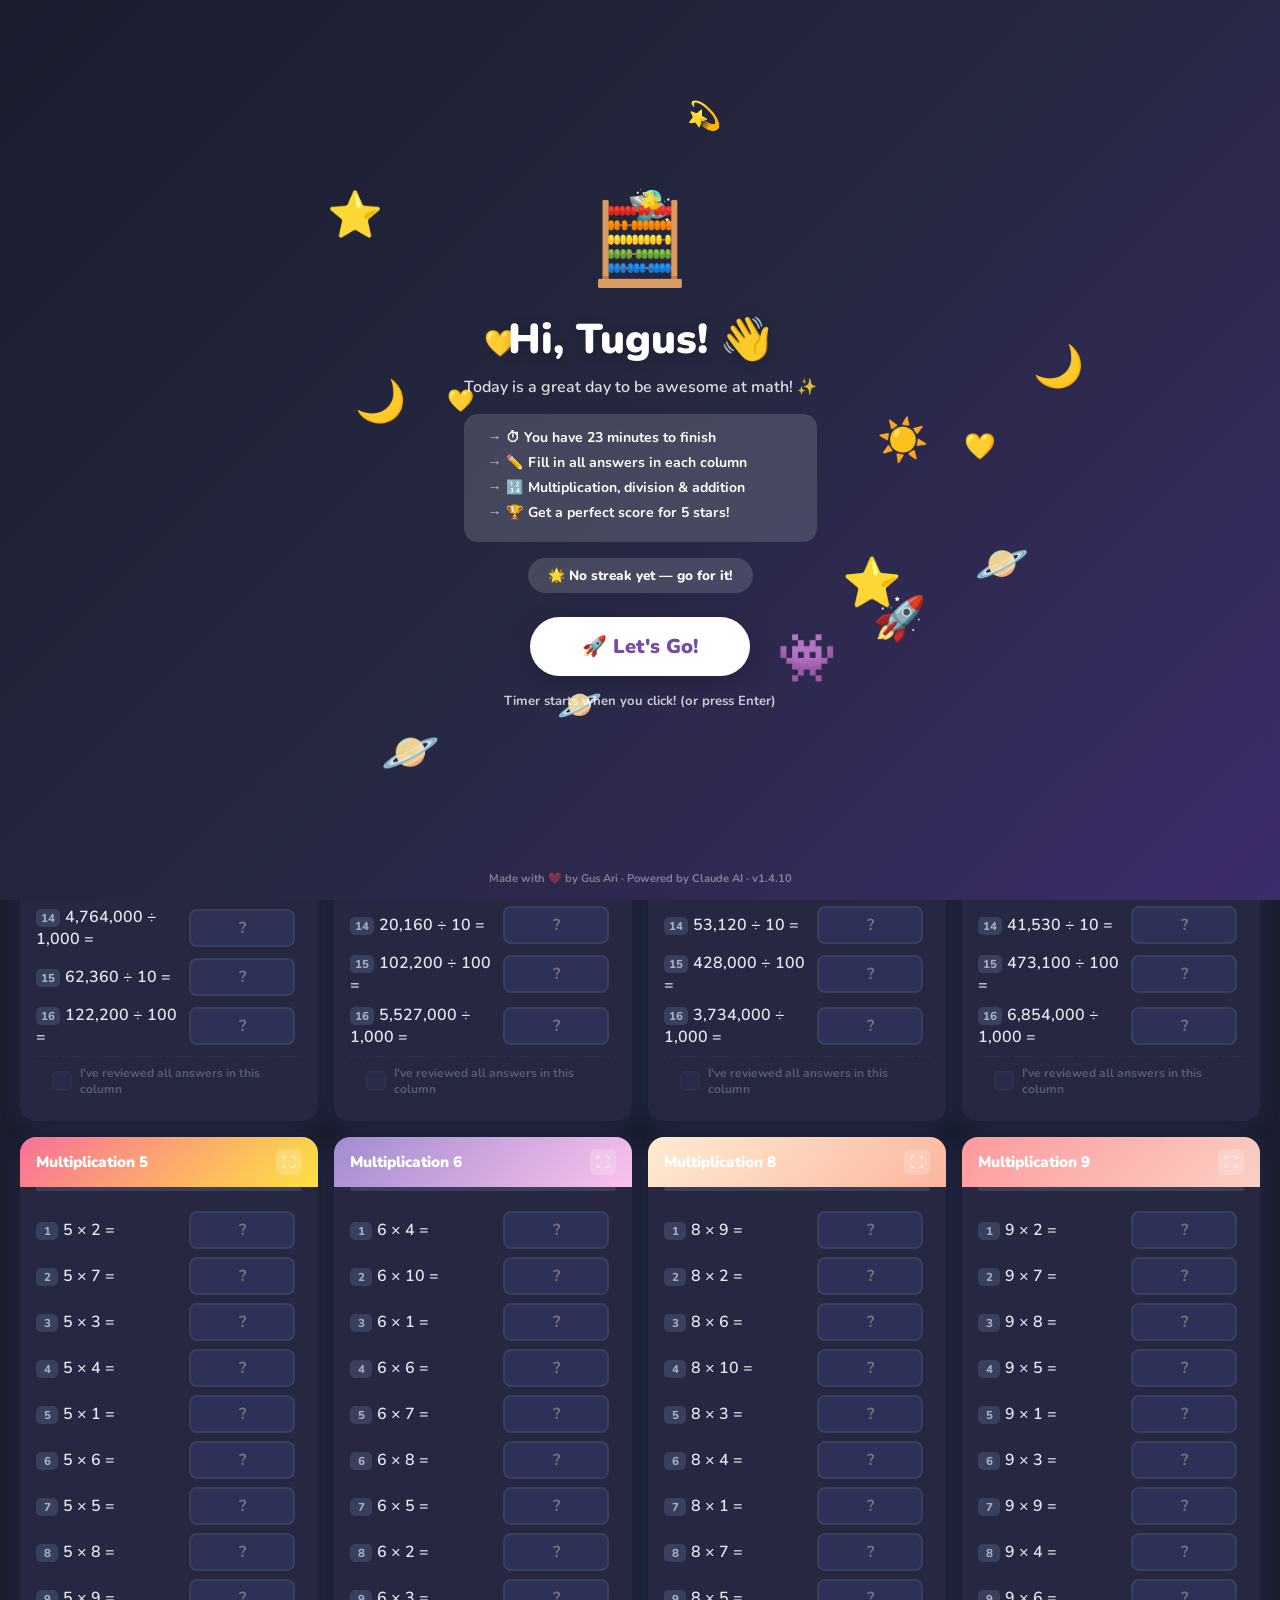
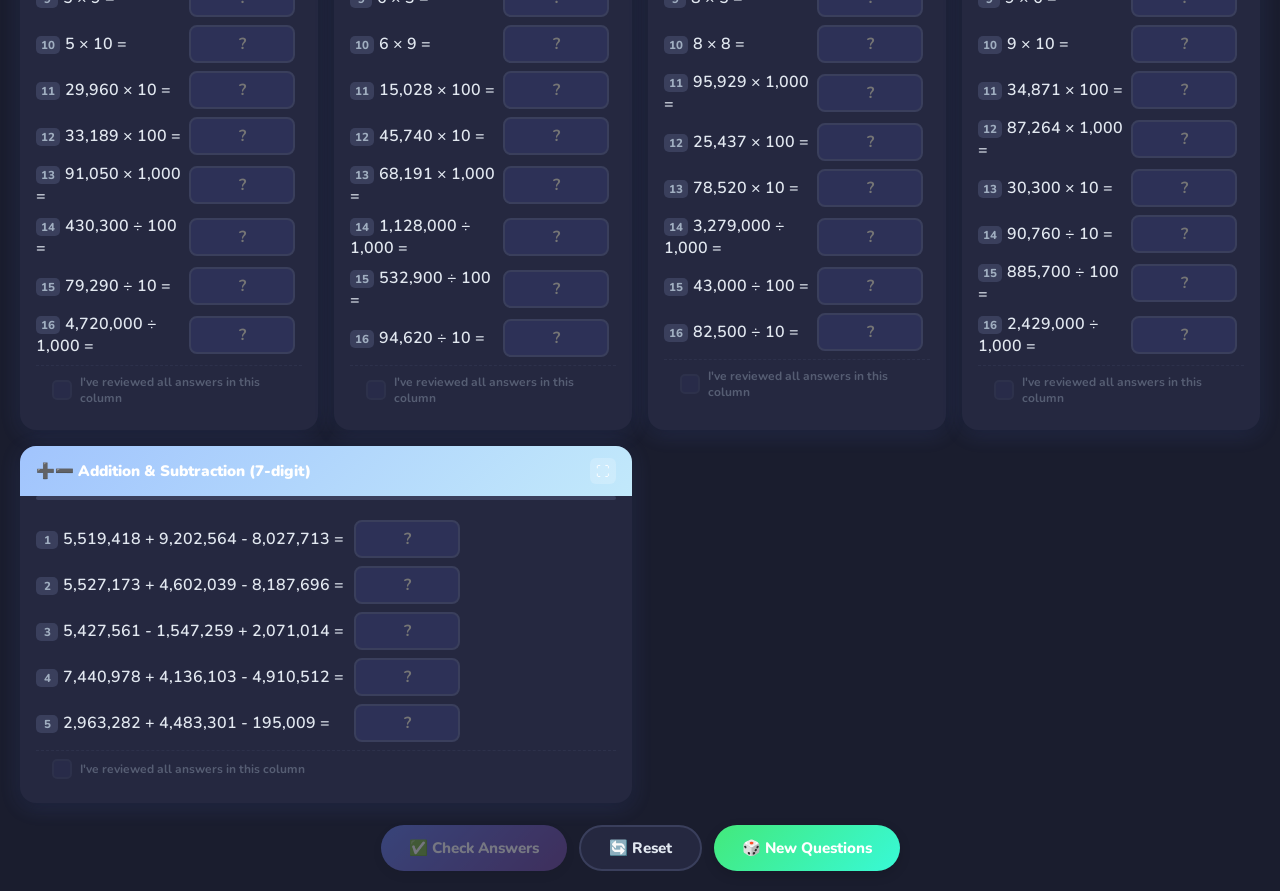
==== index.html @ 5ee0a845 "feat: implement automatic app update detection and UI notification toast" ====
<!DOCTYPE html>
<html lang="en" data-theme="dark">
<head>
<meta charset="UTF-8">
<meta name="viewport" content="width=device-width, initial-scale=1.0, viewport-fit=cover">
<title>Tugus's Math Practice</title>
<link rel="icon" href="data:image/svg+xml,<svg xmlns='http://www.w3.org/2000/svg' viewBox='0 0 100 100'><circle cx='50' cy='50' r='50' fill='%238b5cf6'/><text x='50' y='70' text-anchor='middle' font-size='65' font-family='sans-serif' fill='white'>&#xD7;</text></svg>">
<link rel="manifest" href="manifest.json">
<meta name="theme-color" content="#8b5cf6">
<link rel="apple-touch-icon" href="icons/apple-touch-icon.png">
<meta name="apple-mobile-web-app-capable" content="yes">
<meta name="apple-mobile-web-app-status-bar-style" content="black-translucent">
<meta name="apple-mobile-web-app-title" content="Math Practice">
<link href="https://fonts.googleapis.com/css2?family=Nunito:wght@400;600;700;800;900&display=swap" rel="stylesheet">
<link rel="stylesheet" href="style.css">
</head>
<body>

<canvas id="confetti"></canvas>
<div class="fpill" id="fpill"><span>⏱</span><div class="fpill-right"><span id="fpillTxt">23:00</span><div class="fpill-tp"><div class="fpill-tf" id="fpillTf" style="width:100%"></div></div></div></div>

<!-- ── Overlays ── -->
<div class="ov" id="tuOv">
  <div class="tu-box">
    <div style="font-size:3.5rem;margin-bottom:10px">⏰</div>
    <div class="tu-title">Time's Up!</div>
    <div class="tu-sub">Answers locked. Admin can still check via PIN.</div>
    <button class="tu-close" onclick="g('tuOv').classList.remove('on')">Got it!</button>
  </div>
</div>

<div class="ov" id="pinOv">
  <div class="pin-box">
    <div class="pin-title">🔒 Enter PIN</div>
    <div class="pin-sub">Enter your 4-digit PIN to continue</div>
    <input class="pin-inp" id="pinInp" type="password" maxlength="4" inputmode="numeric" placeholder="••••" autocomplete="off"/>
    <div class="pin-err" id="pinErr"></div>
    <button class="pin-btn" onclick="submitPin()">Confirm</button>
    <div><span class="pin-lnk" onclick="closePin()">Cancel</span></div>
  </div>
</div>

<div class="ov" id="wrongOv">
  <div class="wm">
    <div class="ipin-ov" id="ipinOv">
      <div class="ipin-box">
        <div class="ipin-title">🔒 Enter PIN to reveal answers</div>
        <input class="ipin-inp" id="ipinInp" type="password" maxlength="4" inputmode="numeric" placeholder="••••" autocomplete="off"/>
        <div class="ipin-err" id="ipinErr"></div>
        <div class="ipin-btns">
          <button class="ipin-no" onclick="closeIpin()">Cancel</button>
          <button class="ipin-ok" onclick="submitIpin()">Confirm</button>
        </div>
      </div>
    </div>
    <div class="wm-title">❌ <span id="wmTitle"></span></div>
    <div id="wmFail"></div>
    <div class="wm-tog" onclick="togCorrect()"><div class="tsw" id="tsw"></div><span id="tswLbl">Show correct answers</span></div>
    <div id="wmList"></div>
    <button class="wm-close" onclick="closeWrong()">Close</button>
  </div>
</div>

<div class="ov" id="cgOv">
  <div class="cg-box">
    <div class="cg-emoji">🎉🏆🎉</div>
    <div class="cg-title" id="cgTitle"></div>
    <div class="cg-sub" id="cgSub"></div>
    <div class="cg-stars" id="cgStars"></div>
    <div class="cg-score" id="cgScore"></div>
    <div class="cg-streak" id="cgStreak"></div>
    <button class="cg-close" onclick="g('cgOv').classList.remove('on')">Awesome! ✨</button>
  </div>
</div>

<div class="ov" id="cfmOv">
  <div class="cfm-box">
    <div class="cfm-title" id="cfmTitle"></div>
    <div class="cfm-msg" id="cfmMsg"></div>
    <div class="cfm-btns">
      <button class="cfm-no" onclick="closeCfm()">Cancel</button>
      <button class="cfm-ok" id="cfmOk">Yes</button>
    </div>
  </div>
</div>

<!-- ── Focus Mode ── -->
<div class="focus-backdrop" id="focusBackdrop">
  <div class="focus-wrap">
    <div class="focus-card" id="focusCard">
      <div class="focus-header" id="focusHeader">
        <span id="focusTitle"></span>
        <button class="focus-close-btn" onclick="restoreInputsToGrid(focusIdx);closeFocus()">✕ Exit Focus</button>
      </div>
      <div class="focus-cpw"><div class="focus-cpf" id="focusCpf"></div></div>
      <div class="focus-body" id="focusBody"></div>
      <div class="focus-review" id="focusReview">
        <div class="col-rev-box" id="focusRevBox"></div>
        <span class="col-rev-lbl" id="focusRevLbl">I've reviewed all answers in this column</span>
      </div>
    </div>
    <div class="focus-controls">
      <button class="focus-nav-btn" id="focusPrev" onclick="focusNav(-1)">← Prev</button>
      <div style="flex:1;text-align:center">
        <div class="focus-counter" id="focusCounter"></div>
        <div class="focus-dot-row" id="focusDots"></div>
      </div>
      <button class="focus-nav-btn" id="focusNext" onclick="focusNav(1)">Next →</button>
    </div>
    <div style="display:flex;align-items:center;justify-content:center;gap:10px;padding:8px 0 0">
      <div class="focus-fs-controls">
        <button class="focus-fs-btn" onclick="adjFocusFs(-1)">−</button>
        <span class="focus-fs-lbl" id="focusFsLbl">1.25×</span>
        <button class="focus-fs-btn" onclick="adjFocusFs(1)">+</button>
      </div>
      <span style="font-size:.72rem;color:var(--sub);font-weight:700">font size</span>
    </div>
  </div>
</div>

<!-- ── Admin ── -->
<div class="ov" id="admOv">
  <div class="adm">
    <div class="adm-hdr">
      <div><h2>⚙️ Admin Settings</h2><small>Saved to localStorage</small></div>
      <button class="adm-x" onclick="closeAdm()">✕</button>
    </div>
    <div class="adm-body">
      <div class="adm-sec"><div class="adm-sec-ttl">👤 Student</div>
        <div class="adm-row"><label>Student name<span class="hint">Greeting & results</span></label><input class="adm-inp" id="as-name" type="text" maxlength="20"/></div>
        <label style="font-size:.85rem;font-weight:700;color:var(--text)">Welcome message<span class="hint" style="display:inline;margin-left:6px">Empty = random</span></label>
        <input class="adm-inp full" id="as-welcome" type="text" maxlength="60"/>
      </div>
      <div class="adm-sec"><div class="adm-sec-ttl">⏱ Timer</div>
        <div class="adm-row"><label>Duration (minutes)<span class="hint">1–60</span></label><input class="adm-inp" id="as-timer" type="number" min="1" max="60"/></div>
        <div class="adm-tog-row"><label>Floating timer<span class="hint" style="display:inline;margin-left:6px">Stays visible while scrolling</span></label><div class="asw" id="as-float" onclick="this.classList.toggle('on')"></div></div>
      </div>
      <div class="adm-sec"><div class="adm-sec-ttl">📝 Questions</div>
        <div class="adm-row"><label>Addition &amp; Subtraction<span class="hint">Per session (1–10)</span></label><input class="adm-inp" id="as-pm" type="number" min="1" max="10"/></div>
        <div class="adm-row"><label>Number of digits (±)<span class="hint">Digits per number in ± soal</span></label>
          <select class="adm-sel" id="as-digits">
            <option value="4">4 digits (e.g. 1,234)</option>
            <option value="5">5 digits (e.g. 12,345)</option>
            <option value="6">6 digits (e.g. 123,456)</option>
            <option value="7">7 digits (e.g. 1,234,567)</option>
            <option value="8">8 digits (e.g. 12,345,678)</option>
            <option value="9">9 digits (e.g. 123,456,789)</option>
          </select>
        </div>
        <div class="adm-row"><label>Large mult/col<span class="hint">×10/100/1000 (1–3)</span></label><input class="adm-inp" id="as-bm" type="number" min="1" max="3"/></div>
        <div class="adm-row"><label>Large div/col<span class="hint">÷10/100/1000 (1–3)</span></label><input class="adm-inp" id="as-bd" type="number" min="1" max="3"/></div>
      </div>
      <div class="adm-sec"><div class="adm-sec-ttl">🏆 Scoring</div>
        <div class="adm-row"><label>Max mistakes to pass<span class="hint">≤ this = congrats</span></label><input class="adm-inp" id="as-pass" type="number" min="0" max="20"/></div>
        <div class="adm-row"><label>Min mistakes for FAILED<span class="hint">≥ this = failed</span></label><input class="adm-inp" id="as-fail" type="number" min="1" max="30"/></div>
        <div class="adm-row"><label>Failed streak limit<span class="hint">Cooldown starts at this number</span></label><input class="adm-inp" id="as-failstreaklimit" type="number" min="1" max="20"/></div>
        <div class="adm-row"><label>Cooldown (days)<span class="hint">Real-time lock duration</span></label><input class="adm-inp" id="as-cooldowndays" type="number" min="1" max="30"/></div>
        <div id="admCooldownMeta" style="margin-top:10px;padding:10px 12px;border-radius:10px;background:var(--card2);font-size:.8rem;font-weight:700;color:var(--sub);line-height:1.5"></div>
        <button class="test-btn" id="admResetCd" onclick="resetCooldown()" style="margin-top:8px;background:linear-gradient(135deg,#f093fb,#f5576c);color:#fff;border:none;width:100%;display:none">🔄 Reset Cooldown</button>
        <label style="font-size:.85rem;font-weight:700;color:var(--text)">Custom pass message<span class="hint" style="display:inline;margin-left:6px">Added to pool of 10</span></label>
        <input class="adm-inp full" id="as-passmsg" type="text" maxlength="80" placeholder="Leave empty for default"/>
        <label style="font-size:.85rem;font-weight:700;color:var(--text);margin-top:10px;display:block">Custom fail message<span class="hint" style="display:inline;margin-left:6px">Added to pool of 10</span></label>
        <input class="adm-inp full" id="as-failmsg" type="text" maxlength="80" placeholder="Leave empty for default"/>
      </div>
      <div class="adm-sec"><div class="adm-sec-ttl">🔍 Focus Mode</div>
        <div class="adm-tog-row"><label>Auto-skip reviewed cards<span class="hint" style="display:inline;margin-left:6px">→ jumps to next unreviewed</span></label><div class="asw" id="as-focusskip" onclick="this.classList.toggle('on')"></div></div>
        <div class="adm-tog-row"><label>Arrow key Next/Prev<span class="hint" style="display:inline;margin-left:6px">Use ← and → to navigate cards</span></label><div class="asw" id="as-focusarrows" onclick="this.classList.toggle('on')"></div></div>
      </div>
      <div class="adm-sec"><div class="adm-sec-ttl">🎨 Appearance</div>
        <div class="adm-row">
          <label>Theme<span class="hint">Color scheme for the app</span></label>
          <select class="adm-sel" id="as-theme">
            <option value="dark">🌙 Dark</option>
            <option value="dark-blue">🌊 Dark Blue</option>
            <option value="dark-green">🌿 Dark Green</option>
            <option value="dark-purple">🔮 Dark Purple</option>
            <option value="dark-red">🔴 Dark Red</option>
            <option value="dark-orange">🟠 Dark Orange</option>
            <option value="dark-yellow">🌕 Dark Yellow</option>
            <option value="dark-pink">🌸 Dark Pink</option>
            <option value="dark-cyan">🩵 Dark Cyan</option>
            <option value="light">☀️ Light</option>
          </select>
        </div>
        <div class="adm-row"><label>Splash animation<span class="hint">Random = new every reload</span></label>
          <select class="adm-sel" id="as-anim">
            <option value="-1">🎲 Random</option>
            <option value="0">🌟 Emoji Rain</option>
            <option value="1">🫧 Bubbles</option>
            <option value="2">💫 Star Burst</option>
            <option value="3">🐱 Animals</option>
            <option value="4">🎊 Confetti</option>
            <option value="5">🔢 Numbers</option>
            <option value="6">🍎 Fruits</option>
          </select>
        </div>
        <div class="adm-row"><label>PIN code<span class="hint">4 digits</span></label><input class="adm-inp" id="as-pin" type="password" maxlength="4" inputmode="numeric" placeholder="••••"/></div>
      </div>
      <div class="adm-sec"><div class="adm-sec-ttl">🔊 Sound</div>
        <div class="adm-tog-row"><label>Sound effects<span class="hint" style="display:inline;margin-left:6px">Typing, correct, wrong…</span></label><div class="asw" id="as-sound" onclick="this.classList.toggle('on')"></div></div>
      </div>
      <div class="adm-sec"><div class="adm-sec-ttl">🧪 Dev Tools</div>
        <div style="display:grid;grid-template-columns:1fr 1fr;gap:8px;margin-bottom:10px">
          <button class="test-btn" onclick="closeAdm();testFill('all-correct')">✅ Fill All Correct</button>
          <button class="test-btn" onclick="closeAdm();testFill('all-wrong')">❌ Fill All Wrong</button>
          <button class="test-btn" onclick="closeAdm();testFill('one-wrong')">1️⃣ One Wrong</button>
          <button class="test-btn" onclick="closeAdm();testFill('two-wrong')">2️⃣ Two Wrong</button>
          <button class="test-btn" onclick="closeAdm();testFill('half-wrong')">🔀 Half Wrong</button>
          <button class="test-btn" onclick="closeAdm();testFill('empty')">🗑️ Clear All</button>
        </div>
        <div style="font-size:.78rem;color:var(--sub);font-weight:600;background:var(--card2);border-radius:8px;padding:8px 12px">⚠️ Fill actions are logged in the cheat counter.</div>
      </div>
    </div>
    <div class="adm-foot" id="admFoot">
      <button class="adm-cancel" onclick="closeAdm()">Cancel</button>
      <button class="adm-save" onclick="saveAdm()">💾 Save Settings</button>
    </div>
    <div class="adm-toast" id="admToast"></div>
  </div>
</div>

<!-- ── Splash ── -->
<div class="ready-ov" id="readyOv">
  <div class="ready-box">
    <div class="ready-emoji-wrap">
      <span class="sparkle">✨</span><span class="sparkle">⭐</span><span class="sparkle">💫</span>
      <span style="font-size:5rem;animation:float 2.5s ease-in-out infinite;display:block">🧮</span>
    </div>
    <div class="ready-title" id="readyTitle">Hi, Tugus! 👋</div>
    <div class="ready-sub" id="readySub">Are you ready?</div>
    <ul class="ready-rules" id="readyRules">
      <li id="ruleTimer">⏱ You have <strong>23 minutes</strong> to finish</li>
      <li>✏️ Fill in all answers in each column</li>
      <li>🔢 Multiplication, division &amp; addition</li>
      <li>🏆 Get a perfect score for 5 stars!</li>
    </ul>
    <div class="ready-streak" id="readyStreak"></div>
    <div class="ready-streak" id="readyCooldown" style="display:none"></div>
    <div style="margin-top:4px">
      <button id="readyStartBtn" onclick="startTest()" style="background:#fff;color:#764ba2;border:none;border-radius:50px;padding:16px 52px;font-size:1.25rem;font-family:'Nunito',sans-serif;font-weight:900;cursor:pointer;box-shadow:0 6px 24px rgba(0,0,0,.2);animation:btnPulse 1.8s infinite">🚀 Let's Go!</button>
    </div>
    <div class="ready-timer-txt" id="readyTimerTxt">Timer starts when you click! (or press Enter)</div>
  </div>
  <div class="ready-version" id="readyVersion">Made with ❤️ by Gus Ari · Powered by Claude AI</div>
</div>

<!-- ── Main UI ── -->
<div class="hdr">
  <h1 id="mainTitle">📐 Tugus's Math Practice</h1>
  <p class="sub">Press <strong>Alt+Enter</strong> to check · <strong>Alt+F</strong> to focus first card</p>
  <div class="theme-wrap">
    <select class="theme-sel" id="themeDropdown" onchange="onThemeChange(this.value)">
      <option value="dark">🌙 Dark</option>
      <option value="dark-blue">🌊 Dark Blue</option>
      <option value="dark-green">🌿 Dark Green</option>
      <option value="dark-purple">🔮 Dark Purple</option>
      <option value="dark-red">🔴 Dark Red</option>
      <option value="dark-orange">🟠 Dark Orange</option>
      <option value="dark-yellow">🌕 Dark Yellow</option>
      <option value="dark-pink">🌸 Dark Pink</option>
      <option value="dark-cyan">🩵 Dark Cyan</option>
      <option value="light">☀️ Light</option>
    </select>
  </div>
</div>

</div>
<div class="stars-row">
  <span class="star" id="s1">⭐</span><span class="star" id="s2">⭐</span>
  <span class="star" id="s3">⭐</span><span class="star" id="s4">⭐</span><span class="star" id="s5">⭐</span>
</div>
<div id="headerStreak" class="ready-cd" style="display:none;margin:10px auto;max-width:600px;font-size:.85rem;padding:8px 16px;text-align:center"></div>
<div class="result-badge" id="resultBadge"><div class="result-badge-inner"><span class="rb-score" id="rbScore"></span></div></div>
<div class="streak-bar" id="streakBar"></div>
<div class="timer-bar">
  <div class="timer-box" id="tbox">
    <span>⏱</span>
    <div><div id="tdisp">23:00</div><div class="tp"><div class="tf" id="tf" style="width:100%"></div></div></div>
  </div>
</div>

<div class="grid" id="grid"></div>
<div class="btn-row">
  <button class="abtn bchk" id="btnCheck" disabled>✅ Check Answers</button>
  <button class="abtn brst" id="btnReset">🔄 Reset</button>
  <button class="abtn bnew" id="btnNew">🎲 New Questions</button>
</div>
<div class="chk-ctr" id="chkCtr"></div>
<div class="rev-prog" id="revProg"></div>
<div class="cheat-badge" id="cheatBadge"></div>
<button class="scroll-up" onclick="window.scrollTo({top:0,behavior:'smooth'});">↑</button>

<!-- ── Scripts (urutan penting!) ── -->
<script src="js/updates.js"></script>
<script src="js/config.js"></script>
<script src="js/sfx.js"></script>
<script src="js/quiz.js"></script>
<script src="js/focus.js"></script>
<script src="js/admin.js"></script>
<script src="js/main.js"></script>
<script>
if ('serviceWorker' in navigator) {
  window.addEventListener('load', function() {
    navigator.serviceWorker.register('./sw.js')
      .then(function(r) { console.log('[SW] scope:', r.scope); })
      .catch(function(e) { console.warn('[SW] failed:', e); });
  });
}
</script>

</body>
</html>
---- style.css ----
/* ── Base tokens ── */
:root{
  --bg:#f0f4ff;--card:#fff;--card2:#f8f9ff;--text:#2d3748;--sub:#718096;
  --border:#e2e8f0;--inp:#f7fafc;--sh:0 2px 10px rgba(0,0,0,.08);
  --shlg:0 8px 32px rgba(0,0,0,.14);--pri:#667eea;--grn:#48bb78;
  --org:#ed8936;--red:#e53e3e;--tpbg:#e2e8f0;--fs:1rem
}
/* ── Themes ── */
[data-theme="dark"]{--bg:#1a1d2e;--card:#252840;--card2:#1e2035;--text:#e2e8f0;--sub:#a0aec0;--border:#3a3f5c;--inp:#2d3157;--sh:0 2px 10px rgba(0,0,0,.3);--shlg:0 8px 32px rgba(0,0,0,.4);--tpbg:#3a3f5c;--pri:#a78bfa}
[data-theme="dark-blue"]{--bg:#0d1b2e;--card:#162032;--card2:#111828;--text:#bee3f8;--sub:#63b3ed;--border:#2c4a6e;--inp:#1a2e44;--sh:0 2px 10px rgba(0,0,0,.4);--shlg:0 8px 32px rgba(0,0,0,.5);--pri:#63b3ed;--grn:#68d391;--org:#f6ad55;--red:#fc8181;--tpbg:#2c4a6e}
[data-theme="dark-green"]{--bg:#0d1f16;--card:#122018;--card2:#0e1a12;--text:#9ae6b4;--sub:#68d391;--border:#1e4a2e;--inp:#162a1e;--sh:0 2px 10px rgba(0,0,0,.4);--shlg:0 8px 32px rgba(0,0,0,.5);--pri:#68d391;--grn:#48bb78;--org:#f6ad55;--red:#fc8181;--tpbg:#1e4a2e}
[data-theme="dark-purple"]{--bg:#120d1f;--card:#1c1430;--card2:#160f28;--text:#d6bcfa;--sub:#b794f4;--border:#3d2a6e;--inp:#231848;--sh:0 2px 10px rgba(0,0,0,.4);--shlg:0 8px 32px rgba(0,0,0,.5);--pri:#b794f4;--grn:#68d391;--org:#f6ad55;--red:#fc8181;--tpbg:#3d2a6e}
[data-theme="dark-red"]{--bg:#1f0d0d;--card:#301414;--card2:#280f0f;--text:#fed7d7;--sub:#fc8181;--border:#6e2a2a;--inp:#3d1818;--sh:0 2px 10px rgba(0,0,0,.4);--shlg:0 8px 32px rgba(0,0,0,.5);--pri:#fc8181;--grn:#68d391;--org:#f6ad55;--red:#fc8181;--tpbg:#6e2a2e}
[data-theme="dark-orange"]{--bg:#1f1508;--card:#2e1e0a;--card2:#261808;--text:#fbd38d;--sub:#f6ad55;--border:#6e4a1a;--inp:#3d2a0e;--sh:0 2px 10px rgba(0,0,0,.4);--shlg:0 8px 32px rgba(0,0,0,.5);--pri:#f6ad55;--grn:#68d391;--org:#ed8936;--red:#fc8181;--tpbg:#6e4a1a}
[data-theme="dark-yellow"]{--bg:#1a1800;--card:#282500;--card2:#201e00;--text:#fefcbf;--sub:#ecc94b;--border:#5a5200;--inp:#343000;--sh:0 2px 10px rgba(0,0,0,.4);--shlg:0 8px 32px rgba(0,0,0,.5);--pri:#ecc94b;--grn:#68d391;--org:#f6ad55;--red:#fc8181;--tpbg:#5a5200}
[data-theme="dark-pink"]{--bg:#1f0d18;--card:#30142a;--card2:#280f22;--text:#fbb6ce;--sub:#f687b3;--border:#6e2a5a;--inp:#3d1830;--sh:0 2px 10px rgba(0,0,0,.4);--shlg:0 8px 32px rgba(0,0,0,.5);--pri:#f687b3;--grn:#68d391;--org:#f6ad55;--red:#fc8181;--tpbg:#6e2a5a}
[data-theme="dark-cyan"]{--bg:#081f1f;--card:#0e2e2e;--card2:#0a2626;--text:#b2f5ea;--sub:#4fd1c5;--border:#1a5a5a;--inp:#123838;--sh:0 2px 10px rgba(0,0,0,.4);--shlg:0 8px 32px rgba(0,0,0,.5);--pri:#4fd1c5;--grn:#68d391;--org:#f6ad55;--red:#fc8181;--tpbg:#1a5a5a}

*{box-sizing:border-box;margin:0;padding:0}
body{font-family:'Nunito',sans-serif;background:var(--bg);color:var(--text);padding:20px;min-height:100vh;transition:background .3s,color .3s}

/* ── Header ── */
.hdr{text-align:center;margin-bottom:16px;position:relative}
h1{font-size:2rem;font-weight:900;color:var(--pri);margin-bottom:4px}
.sub{color:var(--sub);font-size:.88rem}
.theme-wrap{position:absolute;top:0;right:0}
.theme-sel{background:var(--card);border:2px solid var(--border);border-radius:50px;padding:6px 14px 6px 14px;cursor:pointer;font-size:.82rem;font-weight:700;color:var(--text);box-shadow:var(--sh);outline:none;font-family:'Nunito',sans-serif;appearance:none;-webkit-appearance:none;padding-right:28px}
.theme-wrap::after{content:'▾';position:absolute;right:12px;top:50%;transform:translateY(-50%);pointer-events:none;font-size:.8rem;color:var(--sub)}

/* ── Stars ── */
.stars-row{display:flex;justify-content:center;gap:6px;margin-bottom:8px;font-size:1.6rem}
.star{opacity:.2;transition:opacity .4s,transform .4s}.star.lit{opacity:1;transform:scale(1.2)}

/* ── Result badge ── */
.result-badge{display:none;text-align:center;margin-bottom:8px}
.result-badge-inner{display:inline-flex;align-items:center;gap:8px;background:var(--card);border-radius:50px;padding:7px 20px;box-shadow:var(--sh);font-weight:800;font-size:.95rem;color:var(--text);border:2px solid var(--border)}
.rb-score{color:var(--pri)}

/* ── Streak ── */
.streak-bar{text-align:center;margin-bottom:14px;font-size:.85rem;font-weight:700;color:var(--sub);display:none}
.streak-count{color:#f6ad55;font-size:1.1rem}

/* ── Timer ── */
.timer-bar{display:flex;justify-content:center;margin-bottom:16px}
.timer-box{display:flex;align-items:center;gap:12px;background:var(--card);border-radius:16px;padding:12px 28px;box-shadow:var(--sh);font-size:1.6rem;font-weight:900;color:var(--text)}
.timer-box.warning{color:var(--org)}.timer-box.danger{color:var(--red);animation:pulse 1s infinite}
.tp{width:220px;height:8px;background:var(--tpbg);border-radius:999px;overflow:hidden}
.tf{height:100%;background:var(--pri);border-radius:999px;transition:width 1s linear}
.timer-box.warning .tf{background:var(--org)}.timer-box.danger .tf{background:var(--red)}

/* ── Float pill ── */
.fpill{display:none;position:fixed;top:14px;left:50%;transform:translateX(-50%);z-index:900;background:var(--card);border:2px solid var(--border);border-radius:50px;padding:7px 22px;box-shadow:0 4px 20px rgba(0,0,0,.25);font-size:1.2rem;font-weight:900;color:var(--text);align-items:center;gap:10px;min-width:220px}
.fpill.show{display:flex}.fpill.warning{color:var(--org)}.fpill.danger{color:var(--red);animation:pulse 1s infinite}
.fpill-right{display:flex;flex-direction:column;gap:3px;flex:1}
.fpill-tp{width:100%;height:6px;background:var(--tpbg);border-radius:999px;overflow:hidden}
.fpill-tf{height:100%;background:var(--pri);border-radius:999px;transition:width 1s linear}
.fpill.warning .fpill-tf{background:var(--org)}.fpill.danger .fpill-tf{background:var(--red)}

/* ── Grid ── */
.grid{display:grid;grid-template-columns:repeat(auto-fill,minmax(280px,1fr));gap:16px;max-width:1400px;margin:0 auto}
.col-card{background:var(--card);border-radius:16px;box-shadow:var(--sh);overflow:hidden;position:relative;transition:box-shadow .3s,opacity .4s,filter .4s}
.col-card.wide{grid-column:span 2}
.col-card.reviewed{box-shadow:0 0 0 3px var(--grn),var(--sh);opacity:.45;filter:grayscale(40%)}
.col-card:not(.reviewed){box-shadow:0 4px 20px rgba(102,126,234,.18),var(--sh)}
.col-done-overlay{display:none;position:absolute;inset:0;pointer-events:none;z-index:4;border-radius:16px;overflow:hidden}
.col-card.reviewed .col-done-overlay{display:block}
.col-done-overlay::before{content:'';position:absolute;inset:-100%;background:repeating-linear-gradient(45deg,rgba(72,187,120,.07) 0px,rgba(72,187,120,.07) 10px,transparent 10px,transparent 20px)}
.col-reviewed-badge{display:none;position:absolute;top:10px;right:40px;background:var(--grn);color:#fff;border-radius:50px;padding:3px 10px;font-size:.72rem;font-weight:900;z-index:5;animation:popIn .3s ease}
.col-card.reviewed .col-reviewed-badge{display:block}
.col-header{padding:12px 16px;font-weight:900;font-size:.95rem;color:#fff;display:flex;align-items:center;justify-content:space-between}
.col-header-title{flex:1}
.col-focus-btn{background:rgba(255,255,255,.2);border:none;color:#fff;border-radius:6px;width:26px;height:26px;font-size:.85rem;cursor:pointer;display:flex;align-items:center;justify-content:center;flex-shrink:0;transition:background .2s}
.col-focus-btn:hover{background:rgba(255,255,255,.35)}
.cpw{height:4px;background:var(--border);margin:0 16px 8px;border-radius:999px;overflow:hidden}
.cpf{height:100%;background:var(--grn);border-radius:999px;width:0%;transition:width .4s}
.col-body{padding:12px 16px}
.qr{display:flex;align-items:center;gap:8px;margin-bottom:8px}
.ql{font-size:var(--fs);color:var(--text);min-width:145px;font-weight:600}
.ql.wl{min-width:310px}
.qn{display:inline-block;min-width:22px;background:var(--border);border-radius:5px;text-align:center;font-size:.72rem;font-weight:800;color:var(--sub);padding:1px 5px;margin-right:5px}
.qi{width:106px;padding:6px 8px;border:2px solid var(--border);border-radius:8px;font-size:var(--fs);font-family:'Nunito',sans-serif;font-weight:700;text-align:center;outline:none;background:var(--inp);color:var(--text);transition:border .2s,transform .15s}
.qi:focus{border-color:var(--pri);transform:scale(1.04)}
.qi.correct{border-color:var(--grn);background:#f0fff4;color:#276749}
.qi.wrong{border-color:var(--red);background:#fff5f5;color:#9b2c2c}
[data-theme="dark"] .qi.correct,[data-theme="dark-blue"] .qi.correct,[data-theme="dark-green"] .qi.correct,
[data-theme="dark-purple"] .qi.correct,[data-theme="dark-red"] .qi.correct,[data-theme="dark-orange"] .qi.correct,
[data-theme="dark-yellow"] .qi.correct,[data-theme="dark-pink"] .qi.correct,[data-theme="dark-cyan"] .qi.correct{background:#1c3a2a;color:#9ae6b4}
[data-theme="dark"] .qi.wrong,[data-theme="dark-blue"] .qi.wrong,[data-theme="dark-green"] .qi.wrong,
[data-theme="dark-purple"] .qi.wrong,[data-theme="dark-red"] .qi.wrong,[data-theme="dark-orange"] .qi.wrong,
[data-theme="dark-yellow"] .qi.wrong,[data-theme="dark-pink"] .qi.wrong,[data-theme="dark-cyan"] .qi.wrong{background:#3b1c1c;color:#fc8181}
.ci{font-size:1rem;min-width:20px}

/* ── Card colors ── */
.c0 .col-header{background:linear-gradient(135deg,#667eea,#764ba2)}.c1 .col-header{background:linear-gradient(135deg,#f093fb,#f5576c)}
.c2 .col-header{background:linear-gradient(135deg,#4facfe,#00f2fe)}.c3 .col-header{background:linear-gradient(135deg,#43e97b,#38f9d7)}
.c4 .col-header{background:linear-gradient(135deg,#fa709a,#fee140)}.c5 .col-header{background:linear-gradient(135deg,#a18cd1,#fbc2eb)}
.c6 .col-header{background:linear-gradient(135deg,#ffecd2,#fcb69f)}.c7 .col-header{background:linear-gradient(135deg,#ff9a9e,#fad0c4)}
.c8 .col-header{background:linear-gradient(135deg,#a1c4fd,#c2e9fb)}

/* ── Review checkbox ── */
.col-review{display:flex;align-items:center;gap:8px;padding:8px 16px 12px;user-select:none;border-top:1.5px dashed var(--border);margin-top:4px;cursor:not-allowed;opacity:.4;transition:opacity .3s}
.col-review.ready{cursor:pointer;opacity:1}
.col-review.ready:hover .col-rev-box{border-color:var(--grn);background:rgba(72,187,120,.1)}
.col-rev-box{width:20px;height:20px;border:2px solid var(--border);border-radius:5px;background:var(--inp);flex-shrink:0;display:flex;align-items:center;justify-content:center;font-size:.85rem;font-weight:900;color:#fff;transition:all .2s}
.col-review.checked .col-rev-box{background:var(--grn);border-color:var(--grn)}
.col-rev-lbl{font-size:.75rem;font-weight:700;color:var(--sub);transition:color .2s}
.col-review.ready .col-rev-lbl{color:var(--text)}
.col-review.checked .col-rev-lbl{color:var(--grn)}

/* ── Focus Mode ── */
.focus-backdrop{display:none;position:fixed;inset:0;z-index:1000;background:rgba(0,0,0,.7);backdrop-filter:blur(8px);-webkit-backdrop-filter:blur(8px);align-items:center;justify-content:center}
.focus-backdrop.on{display:flex}
.focus-wrap{position:relative;width:min(720px,95vw);max-height:90vh;display:flex;flex-direction:column;animation:popIn .3s cubic-bezier(.175,.885,.32,1.275)}
.focus-card{background:var(--card);border-radius:20px;box-shadow:0 20px 60px rgba(0,0,0,.5);overflow:hidden;flex:1;display:flex;flex-direction:column;min-height:0}
.focus-header{padding:14px 20px;font-weight:900;font-size:1.1rem;color:#fff;display:flex;align-items:center;justify-content:space-between;flex-shrink:0}
.focus-close-btn{background:rgba(255,255,255,.2);border:none;color:#fff;border-radius:8px;padding:5px 10px;font-size:.9rem;cursor:pointer;font-family:'Nunito',sans-serif;font-weight:800;transition:background .2s}
.focus-close-btn:hover{background:rgba(255,255,255,.35)}
.focus-cpw{height:5px;background:var(--border);margin:0 20px 10px;border-radius:999px;overflow:hidden;flex-shrink:0}
.focus-cpf{height:100%;background:var(--grn);border-radius:999px;width:0%;transition:width .4s}
.focus-body{padding:16px 24px;overflow-y:auto;flex:1}
.focus-body .qr{margin-bottom:14px}
.focus-body .ql{font-size:var(--focus-fs,1.25rem);min-width:200px}
.focus-body .ql.wl{min-width:420px}
.focus-body .qi{width:140px;font-size:var(--focus-fs,1.25rem);padding:8px 12px}
.focus-body .qn{font-size:.82rem;min-width:26px}
.focus-body .ci{font-size:1.2rem}
.focus-review{display:flex;align-items:center;gap:8px;padding:10px 24px 14px;user-select:none;border-top:1.5px dashed var(--border);margin-top:4px;cursor:not-allowed;opacity:.4;transition:opacity .3s;flex-shrink:0}
.focus-review.ready{cursor:pointer;opacity:1}
.focus-review.ready:hover .col-rev-box{border-color:var(--grn);background:rgba(72,187,120,.1)}
.focus-review.checked .col-rev-box{background:var(--grn);border-color:var(--grn)}
.focus-review.checked .col-rev-lbl{color:var(--grn)}
.focus-review.ready .col-rev-lbl{color:var(--text)}
.focus-controls{display:flex;align-items:center;justify-content:space-between;padding:12px 0 0;gap:10px;flex-shrink:0}
.focus-nav-btn{background:var(--card);border:2px solid var(--border);color:var(--text);border-radius:50px;padding:10px 22px;font-size:1rem;font-family:'Nunito',sans-serif;font-weight:800;cursor:pointer;transition:background .2s,transform .15s;box-shadow:var(--sh)}
.focus-nav-btn:hover:not(:disabled){background:var(--border);transform:scale(1.05)}
.focus-nav-btn:disabled{opacity:.3;cursor:not-allowed}
.focus-counter{font-size:.88rem;font-weight:800;color:var(--sub);text-align:center;flex:1}
.focus-fs-controls{display:flex;align-items:center;gap:6px}
.focus-fs-btn{background:var(--card);border:2px solid var(--border);color:var(--text);border-radius:8px;width:32px;height:32px;font-size:1rem;font-family:'Nunito',sans-serif;font-weight:900;cursor:pointer;display:flex;align-items:center;justify-content:center;transition:background .2s}
.focus-fs-btn:hover{background:var(--border)}
.focus-fs-lbl{font-size:.75rem;font-weight:700;color:var(--sub);min-width:36px;text-align:center}
.focus-dot-row{display:flex;gap:5px;justify-content:center;padding:8px 0 0;flex-wrap:wrap}
.focus-dot{width:10px;height:10px;border-radius:50%;background:var(--border);cursor:pointer;transition:background .2s,transform .2s;border:none}
.focus-dot.active{background:var(--pri);transform:scale(1.3)}
.focus-dot.done{background:var(--grn)}

/* ── Buttons ── */
.btn-row{display:flex;justify-content:center;gap:12px;margin-top:22px;flex-wrap:wrap}
.abtn{padding:11px 28px;border:none;border-radius:50px;font-size:.95rem;font-family:'Nunito',sans-serif;font-weight:800;cursor:pointer;transition:transform .15s,box-shadow .2s;box-shadow:0 4px 12px rgba(0,0,0,.15)}
.abtn:hover:not(:disabled){transform:translateY(-3px);box-shadow:0 6px 18px rgba(0,0,0,.2)}
.abtn:disabled{opacity:.4;cursor:not-allowed}
.bchk{background:linear-gradient(135deg,#667eea,#764ba2);color:#fff}
.brst{background:var(--card);color:var(--text);border:2px solid var(--border);box-shadow:none}
.bnew{background:linear-gradient(135deg,#43e97b,#38f9d7);color:#fff}
.chk-ctr{text-align:center;margin-top:6px;font-size:.78rem;color:var(--sub);display:none}
.rev-prog{text-align:center;font-size:.78rem;font-weight:700;color:var(--sub);margin-top:6px;display:none}
.rev-prog.done{color:var(--grn)}
.cheat-badge{display:none;position:fixed;bottom:82px;right:28px;background:#e53e3e;color:#fff;border-radius:50px;padding:5px 14px;font-size:.78rem;font-weight:800;font-family:'Nunito',sans-serif;box-shadow:0 3px 10px rgba(229,62,62,.4);z-index:500}
.scroll-up{position:fixed;bottom:28px;right:28px;width:48px;height:48px;background:linear-gradient(135deg,#667eea,#764ba2);color:#fff;border:none;border-radius:50%;font-size:1.4rem;cursor:pointer;box-shadow:0 4px 14px rgba(102,126,234,.45);z-index:500;transition:transform .2s}
.scroll-up:hover{transform:translateY(-3px) scale(1.08)}

/* ── Overlays ── */
.ov{display:none;position:fixed;inset:0;background:rgba(0,0,0,.5);z-index:100000;align-items:center;justify-content:center}
.ov.on{display:flex}
#cfmOv{z-index:100002}
#pinOv,#ipinOv{z-index:100003}
.pin-box{background:var(--card);border-radius:20px;padding:32px;max-width:320px;width:90%;text-align:center;box-shadow:var(--shlg)}
.pin-title{font-size:1.15rem;font-weight:900;color:var(--text);margin-bottom:6px}
.pin-sub{font-size:.82rem;color:var(--sub);margin-bottom:20px}
.pin-inp{width:100%;padding:13px 16px;border:2px solid var(--border);border-radius:12px;font-size:1.4rem;letter-spacing:.4em;text-align:center;outline:none;background:var(--inp);color:var(--text);font-family:'Nunito',sans-serif;margin-bottom:10px;transition:border .2s}
.pin-inp:focus{border-color:var(--pri)}.pin-inp.shake{animation:shake .3s ease;border-color:var(--red)!important}
.pin-err{color:var(--red);font-size:.82rem;min-height:18px;margin-bottom:10px;font-weight:700}
.pin-btn{width:100%;padding:12px;background:linear-gradient(135deg,#667eea,#764ba2);color:#fff;border:none;border-radius:12px;font-size:.95rem;font-family:'Nunito',sans-serif;font-weight:800;cursor:pointer;margin-bottom:10px}
.pin-lnk{color:var(--sub);font-size:.82rem;cursor:pointer;text-decoration:underline;font-weight:600}
.wm{background:var(--card);border-radius:20px;padding:24px 28px;max-width:500px;width:90%;max-height:82vh;overflow-y:auto;box-shadow:var(--shlg);position:relative}
.wm-title{font-size:1.15rem;font-weight:900;color:var(--red);margin-bottom:4px}
.wm-fail{font-size:.8rem;font-weight:800;color:#fff;background:var(--red);border-radius:50px;padding:3px 14px;display:inline-block;margin-bottom:12px}
.wm-tog{display:flex;align-items:center;gap:10px;margin-bottom:14px;font-size:.85rem;color:var(--text);cursor:pointer;background:var(--card2);border-radius:10px;padding:9px 14px;border:1.5px solid var(--border);user-select:none;font-weight:700}
.wm-tog:hover{background:var(--border)}
.tsw{width:42px;height:24px;background:var(--border);border-radius:999px;position:relative;flex-shrink:0;transition:background .2s}
.tsw.on{background:var(--grn)}.tsw::after{content:'';display:block;position:absolute;width:18px;height:18px;background:#fff;border-radius:50%;top:3px;left:3px;transition:left .2s;box-shadow:0 1px 4px rgba(0,0,0,.2)}.tsw.on::after{left:21px}
.wi{display:flex;align-items:center;gap:8px;padding:9px 12px;border-radius:10px;background:var(--card2);border:1.5px solid var(--border);margin-bottom:8px;font-size:.85rem;flex-wrap:wrap;font-weight:700}
.winum{background:var(--red);color:#fff;border-radius:6px;padding:2px 7px;font-weight:900;font-size:.75rem;min-width:24px;text-align:center;flex-shrink:0}
.wiq{color:var(--text);flex:1}.wiy{color:var(--red)}.wic{color:var(--grn);font-size:.8rem;display:none}
.sm-btn{width:100%;padding:8px;background:var(--card2);border:1.5px solid var(--border);border-radius:10px;color:var(--sub);font-weight:800;font-size:.85rem;cursor:pointer;margin-top:4px;font-family:'Nunito',sans-serif}
.wm-close{width:100%;margin-top:16px;padding:11px;background:linear-gradient(135deg,#667eea,#764ba2);border:none;border-radius:12px;color:#fff;font-weight:800;font-size:.95rem;cursor:pointer;font-family:'Nunito',sans-serif}
.ipin-ov{display:none;position:absolute;inset:0;background:rgba(0,0,0,.55);z-index:10;align-items:center;justify-content:center;border-radius:20px}
.ipin-ov.on{display:flex}
.ipin-box{background:var(--card);border-radius:16px;padding:24px;text-align:center;width:85%;box-shadow:var(--shlg)}
.ipin-title{font-size:.95rem;font-weight:900;color:var(--text);margin-bottom:12px}
.ipin-inp{width:100%;padding:11px;border:2px solid var(--border);border-radius:10px;font-size:1.3rem;letter-spacing:.4em;text-align:center;outline:none;background:var(--inp);color:var(--text);font-family:'Nunito',sans-serif;margin-bottom:8px}
.ipin-inp:focus{border-color:var(--pri)}.ipin-inp.shake{animation:shake .3s ease;border-color:var(--red)!important}
.ipin-err{color:var(--red);font-size:.8rem;min-height:16px;margin-bottom:10px;font-weight:700}
.ipin-btns{display:flex;gap:8px}
.ipin-ok{flex:1;padding:10px;background:linear-gradient(135deg,#667eea,#764ba2);color:#fff;border:none;border-radius:10px;font-weight:800;font-size:.9rem;cursor:pointer;font-family:'Nunito',sans-serif}
.ipin-no{flex:1;padding:10px;background:var(--card2);color:var(--text);border:1.5px solid var(--border);border-radius:10px;font-weight:800;font-size:.9rem;cursor:pointer;font-family:'Nunito',sans-serif}
.cfm-box{background:var(--card);border-radius:20px;padding:28px 32px;max-width:320px;width:90%;text-align:center;box-shadow:var(--shlg)}
.cfm-title{font-size:1.05rem;font-weight:900;color:var(--text);margin-bottom:8px}
.cfm-msg{font-size:.85rem;color:var(--sub);margin-bottom:22px;font-weight:600}
.cfm-btns{display:flex;gap:10px}
.cfm-ok{flex:1;padding:11px;background:var(--red);color:#fff;border:none;border-radius:12px;font-weight:800;font-size:.9rem;cursor:pointer;font-family:'Nunito',sans-serif}
.cfm-no{flex:1;padding:11px;background:var(--card2);color:var(--text);border:1.5px solid var(--border);border-radius:12px;font-weight:800;font-size:.9rem;cursor:pointer;font-family:'Nunito',sans-serif}
.cg-box{background:var(--card);border-radius:24px;padding:40px 36px;max-width:380px;width:90%;text-align:center;box-shadow:var(--shlg);animation:popIn .45s cubic-bezier(.175,.885,.32,1.275)}
.cg-emoji{font-size:3.5rem;margin-bottom:10px}
.cg-title{font-size:1.8rem;font-weight:900;color:var(--grn);margin-bottom:6px}
.cg-sub{font-size:.92rem;color:var(--sub);margin-bottom:18px;font-weight:600}
.cg-score{font-size:1.1rem;font-weight:800;color:var(--text);background:var(--card2);border-radius:12px;padding:10px 16px;margin-bottom:12px;border:2px solid var(--border)}
.cg-streak{font-size:.82rem;font-weight:800;color:var(--sub);background:var(--card2);border-radius:10px;padding:8px 14px;margin-bottom:16px;border:1.5px solid var(--border)}
.cg-stars{font-size:2rem;margin-bottom:16px}
.cg-close{width:100%;padding:12px;background:linear-gradient(135deg,#43e97b,#38f9d7);color:#fff;border:none;border-radius:12px;font-size:.95rem;font-family:'Nunito',sans-serif;font-weight:800;cursor:pointer}
.tu-box{background:var(--card);border-radius:24px;padding:36px 40px;max-width:340px;width:90%;text-align:center;box-shadow:var(--shlg);animation:popIn .4s cubic-bezier(.175,.885,.32,1.275)}
.tu-title{font-size:1.6rem;font-weight:900;color:var(--red);margin-bottom:8px}
.tu-sub{font-size:.88rem;color:var(--sub);margin-bottom:24px;font-weight:600}
.tu-close{width:100%;padding:12px;background:linear-gradient(135deg,#667eea,#764ba2);color:#fff;border:none;border-radius:12px;font-size:.95rem;font-family:'Nunito',sans-serif;font-weight:800;cursor:pointer}

/* ── Admin ── */
.adm{background:var(--card);border-radius:24px;padding:0;max-width:560px;width:93%;max-height:88vh;overflow:hidden;box-shadow:var(--shlg);display:flex;flex-direction:column;animation:popIn .35s cubic-bezier(.175,.885,.32,1.275)}
.adm-hdr{padding:20px 24px 16px;background:linear-gradient(135deg,#667eea,#764ba2);color:#fff;display:flex;align-items:center;justify-content:space-between}
.adm-hdr h2{font-size:1.2rem;font-weight:900}.adm-hdr small{font-size:.78rem;opacity:.8}
.adm-x{background:rgba(255,255,255,.2);border:none;color:#fff;border-radius:50%;width:32px;height:32px;font-size:1.1rem;cursor:pointer;font-weight:900}
.adm-body{padding:20px 24px;overflow-y:auto;flex:1}
.adm-sec{margin-bottom:22px}
.adm-sec-ttl{font-size:.72rem;font-weight:900;text-transform:uppercase;letter-spacing:.08em;color:var(--pri);margin-bottom:12px;padding-bottom:6px;border-bottom:2px solid var(--border)}
.adm-row{display:flex;align-items:center;justify-content:space-between;margin-bottom:12px;gap:12px}
.adm-row label{font-size:.85rem;font-weight:700;color:var(--text);flex:1}
.hint{font-size:.72rem;color:var(--sub);display:block;font-weight:600}
.adm-inp{padding:8px 12px;border:2px solid var(--border);border-radius:10px;font-size:.9rem;font-family:'Nunito',sans-serif;font-weight:700;background:var(--inp);color:var(--text);outline:none;width:130px;text-align:center}
.adm-inp.full{width:100%;text-align:left;margin-top:6px}
.adm-sel{padding:8px 12px;border:2px solid var(--border);border-radius:10px;font-size:.85rem;font-family:'Nunito',sans-serif;font-weight:700;background:var(--inp);color:var(--text);outline:none;width:130px;cursor:pointer}
.adm-tog-row{display:flex;align-items:center;justify-content:space-between;margin-bottom:12px}
.adm-tog-row label{font-size:.85rem;font-weight:700;color:var(--text)}
.asw{width:42px;height:24px;background:var(--border);border-radius:999px;position:relative;cursor:pointer;transition:background .2s;flex-shrink:0}
.asw.on{background:var(--grn)}.asw::after{content:'';display:block;position:absolute;width:18px;height:18px;background:#fff;border-radius:50%;top:3px;left:3px;transition:left .2s;box-shadow:0 1px 4px rgba(0,0,0,.2)}.asw.on::after{left:21px}
.test-btn{padding:9px 10px;border:1.5px solid var(--border);border-radius:10px;background:var(--card2);color:var(--text);font-family:'Nunito',sans-serif;font-weight:700;font-size:.8rem;cursor:pointer;text-align:center}
.test-btn:hover{background:var(--border)}
.adm-foot{padding:16px 24px;border-top:2px solid var(--border);display:flex;gap:10px;flex-wrap:wrap;align-items:center}
.adm-cancel{padding:11px 18px;background:var(--card2);color:var(--text);border:1.5px solid var(--border);border-radius:12px;font-weight:800;font-size:.9rem;cursor:pointer;font-family:'Nunito',sans-serif}
.adm-save{flex:1;padding:11px;background:linear-gradient(135deg,#43e97b,#38f9d7);color:#fff;border:none;border-radius:12px;font-weight:800;font-size:.95rem;cursor:pointer;font-family:'Nunito',sans-serif}
.adm-toast{text-align:center;color:var(--grn);font-size:.82rem;font-weight:800;min-height:18px;padding:0 24px 12px}

/* ── Splash ── */
.ready-ov{display:flex;position:fixed;inset:0;z-index:99999;align-items:center;justify-content:center;background:linear-gradient(135deg,#667eea 0%,#764ba2 50%,#f093fb 100%);overflow:hidden}
[data-theme="dark"] .ready-ov,[data-theme="dark-blue"] .ready-ov,[data-theme="dark-green"] .ready-ov,
[data-theme="dark-purple"] .ready-ov,[data-theme="dark-red"] .ready-ov,[data-theme="dark-orange"] .ready-ov,
[data-theme="dark-yellow"] .ready-ov,[data-theme="dark-pink"] .ready-ov,[data-theme="dark-cyan"] .ready-ov{background:linear-gradient(135deg,#1a1d2e 0%,#252840 50%,#3d2b6b 100%)}
.ready-box{text-align:center;padding:40px 48px;animation:popIn .6s cubic-bezier(.175,.885,.32,1.275);position:relative;z-index:2}
.ready-emoji-wrap{position:relative;display:inline-block;margin-bottom:12px}
.sparkle{position:absolute;font-size:1rem;animation:orbitSpark 3s linear infinite}
.sparkle:nth-child(2){animation-delay:-1s}.sparkle:nth-child(3){animation-delay:-2s}
.ready-title{font-size:2.6rem;font-weight:900;color:#fff;margin-bottom:8px;text-shadow:0 2px 12px rgba(0,0,0,.2)}
.ready-sub{font-size:1rem;color:rgba(255,255,255,.85);margin-bottom:10px;font-weight:600}
.ready-rules{background:rgba(255,255,255,.15);border-radius:14px;padding:14px 20px;margin:16px 0 16px;text-align:left;backdrop-filter:blur(4px)}
.ready-rules li{color:#fff;font-size:.88rem;font-weight:700;margin-bottom:6px;list-style:none;padding-left:4px}
.ready-rules li::before{content:'→ ';opacity:.7}
.ready-streak{background:rgba(255,255,255,.15);border-radius:50px;padding:8px 20px;margin:0 auto 24px;font-size:.85rem;font-weight:800;color:#fff;display:table;backdrop-filter:blur(4px)}
.ready-timer-txt{color:rgba(255,255,255,.75);font-size:.82rem;margin-top:16px;font-weight:700}
.ready-version{position:absolute;bottom:14px;left:50%;transform:translateX(-50%);font-size:.7rem;font-weight:700;color:rgba(255,255,255,.4);white-space:nowrap;z-index:3}
.particle{position:absolute;pointer-events:none;z-index:1}
#confetti{position:fixed;top:0;left:0;width:100%;height:100%;pointer-events:none;z-index:9998}

/* ── Responsive: Mobile ≤768px ── */
@media (max-width: 768px) {
  body { padding: 10px 8px; }

  /* Header: stack controls, move theme selector above title */
  .hdr { display: flex; flex-direction: column; align-items: center; margin-bottom: 10px; }
  .theme-wrap { position: relative; align-self: flex-end; order: -1; margin-bottom: 6px; }
  h1 { font-size: 1.4rem; }
  .hdr .sub { display: none; }

  /* Timer */
  .timer-box { padding: 10px 16px; font-size: 1.3rem; gap: 8px; }
  .tp { width: 130px; }

  /* Grid: single column, wide card no longer spans 2 */
  .grid { grid-template-columns: 1fr; gap: 10px; }
  .col-card.wide { grid-column: span 1; }

  /* Question rows: shrink label to fit */
  .ql { min-width: 110px; font-size: .9rem; }
  .ql.wl { min-width: 0; flex: 1; }

  /* Action buttons: full-width stacked */
  .btn-row { flex-direction: column; align-items: stretch; gap: 8px; padding: 0; margin-top: 16px; }
  .abtn { width: 100%; }

  /* Focus mode: full-screen */
  .focus-backdrop.on { align-items: stretch; }
  .focus-wrap { width: 100%; max-height: 100%; border-radius: 0; }
  .focus-card { border-radius: 0; }
  .focus-body .ql { min-width: 130px; font-size: 1.1rem; }
  .focus-body .ql.wl { min-width: 0; flex: 1; }
  .focus-body .qi { width: 110px; font-size: 1.1rem; }
  .focus-nav-btn { padding: 10px 14px; font-size: .88rem; }

  /* Admin & Wrong answers: bottom sheet */
  #admOv, #wrongOv { align-items: flex-end; }
  .adm { width: 100%; max-width: 100%; border-radius: 20px 20px 0 0; }
  .wm { width: 100%; max-width: 100%; border-radius: 20px 20px 0 0; max-height: 88vh; }

  /* Splash screen */
  .ready-box { padding: 28px 16px 24px; }
  .ready-title { font-size: 1.9rem; }
  .ready-rules { padding: 12px 14px; margin: 12px 0; }
  .ready-rules li { font-size: .82rem; }
}

/* ── Animations ── */
@keyframes pulse{0%,100%{opacity:1}50%{opacity:.5}}
@keyframes shake{0%,100%{transform:translateX(0)}25%{transform:translateX(-7px)}75%{transform:translateX(7px)}}
@keyframes popIn{0%{transform:scale(.4);opacity:0}100%{transform:scale(1);opacity:1}}
@keyframes starPop{0%{transform:scale(1)}50%{transform:scale(1.5)}100%{transform:scale(1.2)}}
@keyframes float{0%,100%{transform:translateY(0)}50%{transform:translateY(-6px)}}
@keyframes orbitSpark{0%{transform:rotate(0deg) translateX(52px) rotate(0deg)}100%{transform:rotate(360deg) translateX(52px) rotate(-360deg)}}
@keyframes btnPulse{0%,100%{transform:scale(1)}50%{transform:scale(1.05)}}
/* ── Update Toast ── */
.update-toast {
  position: fixed;
  bottom: 30px;
  left: 50%;
  transform: translateX(-50%) translateY(100px);
  z-index: 1000000;
  width: 90%;
  max-width: 420px;
  background: rgba(255, 255, 255, 0.7);
  backdrop-filter: blur(16px);
  -webkit-backdrop-filter: blur(16px);
  border: 1px solid rgba(255, 255, 255, 0.4);
  border-radius: 20px;
  padding: 16px 20px;
  box-shadow: 0 15px 40px rgba(0, 0, 0, 0.25);
  transition: transform 0.6s cubic-bezier(0.23, 1, 0.32, 1), opacity 0.6s;
  opacity: 0;
  pointer-events: none;
}
.update-toast.show {
  transform: translateX(-50%) translateY(0);
  opacity: 1;
  pointer-events: auto;
}
[data-theme^="dark"] .update-toast {
  background: rgba(37, 40, 64, 0.75);
  border: 1px solid rgba(255, 255, 255, 0.1);
}
.update-toast-content {
  display: flex;
  align-items: center;
  gap: 16px;
}
.update-toast-icon {
  font-size: 2rem;
  filter: drop-shadow(0 0 8px rgba(102, 126, 234, 0.5));
  animation: float 2.5s ease-in-out infinite;
}
.update-toast-body {
  flex: 1;
}
.update-toast-title {
  font-weight: 900;
  font-size: 1rem;
  color: var(--text);
  margin-bottom: 2px;
}
.update-toast-msg {
  font-size: 0.8rem;
  color: var(--sub);
  font-weight: 600;
  line-height: 1.3;
}
.update-toast-btn {
  background: linear-gradient(135deg, #667eea, #764ba2);
  color: #fff;
  border: none;
  border-radius: 50px;
  padding: 10px 20px;
  font-size: 0.85rem;
  font-weight: 800;
  font-family: 'Nunito', sans-serif;
  cursor: pointer;
  white-space: nowrap;
  box-shadow: 0 4px 12px rgba(102, 126, 234, 0.3);
  transition: transform 0.2s, box-shadow 0.2s;
}
.update-toast-btn:hover {
  transform: translateY(-2px);
  box-shadow: 0 6px 16px rgba(102, 126, 234, 0.4);
}
.update-toast-btn:active {
  transform: translateY(0);
}

@media (max-width: 480px) {
  .update-toast {
    bottom: 20px;
    padding: 14px 16px;
  }
  .update-toast-content {
    flex-direction: column;
    text-align: center;
    gap: 10px;
  }
  .update-toast-btn {
    width: 100%;
  }
}
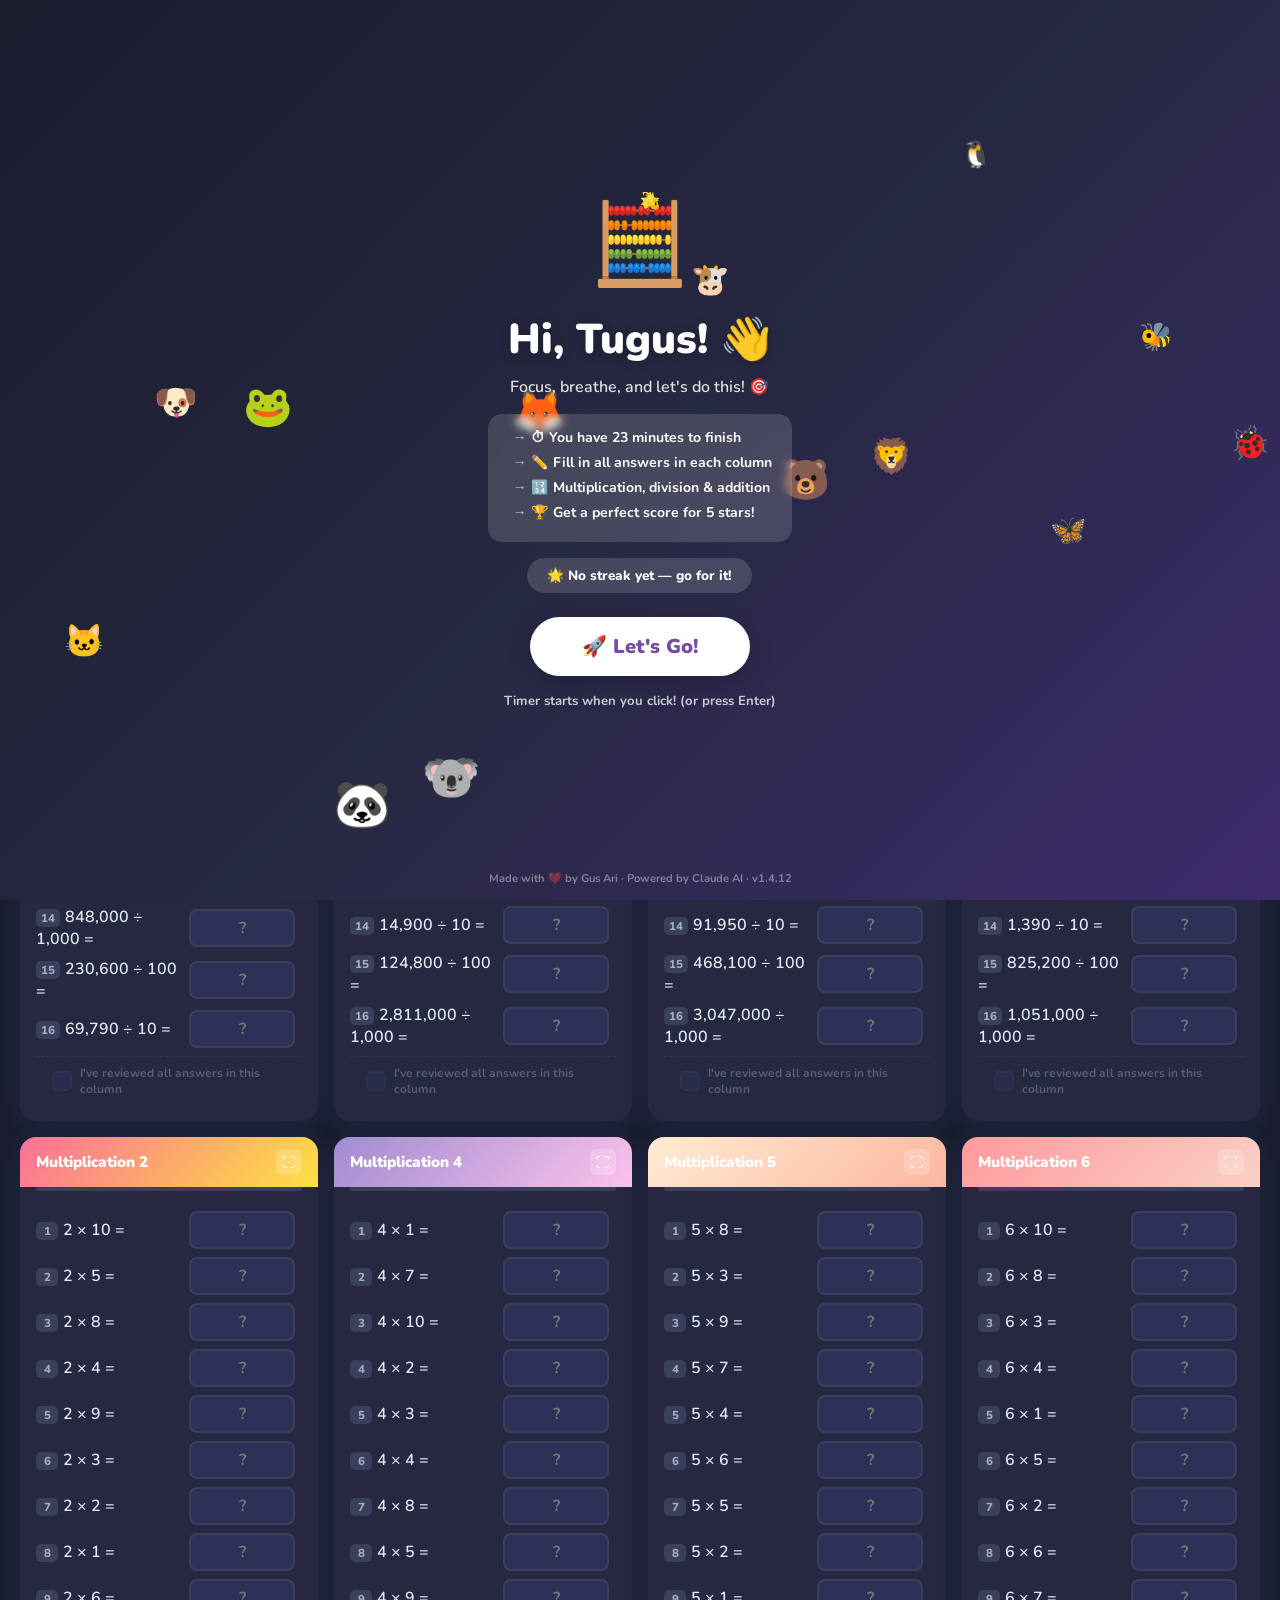
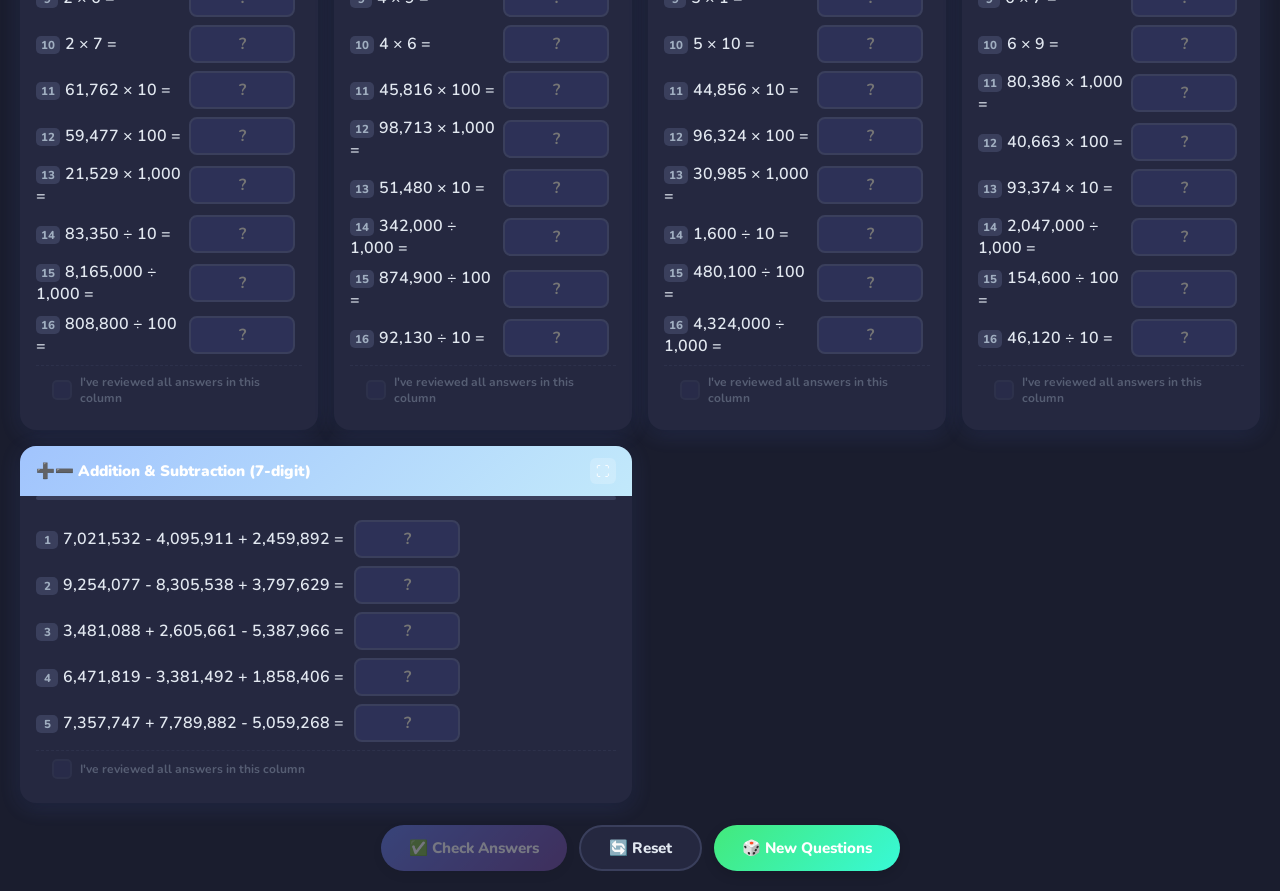
==== commit c711d408: "feat: prevent zooming and optimize touch behavior for mobile devices" ====
--- a/index.html
+++ b/index.html
@@ -2,7 +2,7 @@
 <html lang="en" data-theme="dark">
 <head>
 <meta charset="UTF-8">
-<meta name="viewport" content="width=device-width, initial-scale=1.0, viewport-fit=cover">
+<meta name="viewport" content="width=device-width, initial-scale=1.0, maximum-scale=1.0, user-scalable=no, viewport-fit=cover">
 <title>Tugus's Math Practice</title>
 <link rel="icon" href="data:image/svg+xml,<svg xmlns='http://www.w3.org/2000/svg' viewBox='0 0 100 100'><circle cx='50' cy='50' r='50' fill='%238b5cf6'/><text x='50' y='70' text-anchor='middle' font-size='65' font-family='sans-serif' fill='white'>&#xD7;</text></svg>">
 <link rel="manifest" href="manifest.json">
--- a/style.css
+++ b/style.css
@@ -3,7 +3,7 @@
   --bg:#f0f4ff;--card:#fff;--card2:#f8f9ff;--text:#2d3748;--sub:#718096;
   --border:#e2e8f0;--inp:#f7fafc;--sh:0 2px 10px rgba(0,0,0,.08);
   --shlg:0 8px 32px rgba(0,0,0,.14);--pri:#667eea;--grn:#48bb78;
-  --org:#ed8936;--red:#e53e3e;--tpbg:#e2e8f0;--fs:1rem
+  --org:#ed8936;--red:#e53e3e;--tpbg:#e2e8f0;--fs:16px
 }
 /* ── Themes ── */
 [data-theme="dark"]{--bg:#1a1d2e;--card:#252840;--card2:#1e2035;--text:#e2e8f0;--sub:#a0aec0;--border:#3a3f5c;--inp:#2d3157;--sh:0 2px 10px rgba(0,0,0,.3);--shlg:0 8px 32px rgba(0,0,0,.4);--tpbg:#3a3f5c;--pri:#a78bfa}
@@ -16,6 +16,9 @@
 [data-theme="dark-pink"]{--bg:#1f0d18;--card:#30142a;--card2:#280f22;--text:#fbb6ce;--sub:#f687b3;--border:#6e2a5a;--inp:#3d1830;--sh:0 2px 10px rgba(0,0,0,.4);--shlg:0 8px 32px rgba(0,0,0,.5);--pri:#f687b3;--grn:#68d391;--org:#f6ad55;--red:#fc8181;--tpbg:#6e2a5a}
 [data-theme="dark-cyan"]{--bg:#081f1f;--card:#0e2e2e;--card2:#0a2626;--text:#b2f5ea;--sub:#4fd1c5;--border:#1a5a5a;--inp:#123838;--sh:0 2px 10px rgba(0,0,0,.4);--shlg:0 8px 32px rgba(0,0,0,.5);--pri:#4fd1c5;--grn:#68d391;--org:#f6ad55;--red:#fc8181;--tpbg:#1a5a5a}
 
+html {
+  touch-action: manipulation;
+}
 *{box-sizing:border-box;margin:0;padding:0}
 body{font-family:'Nunito',sans-serif;background:var(--bg);color:var(--text);padding:20px;min-height:100vh;transition:background .3s,color .3s}
 
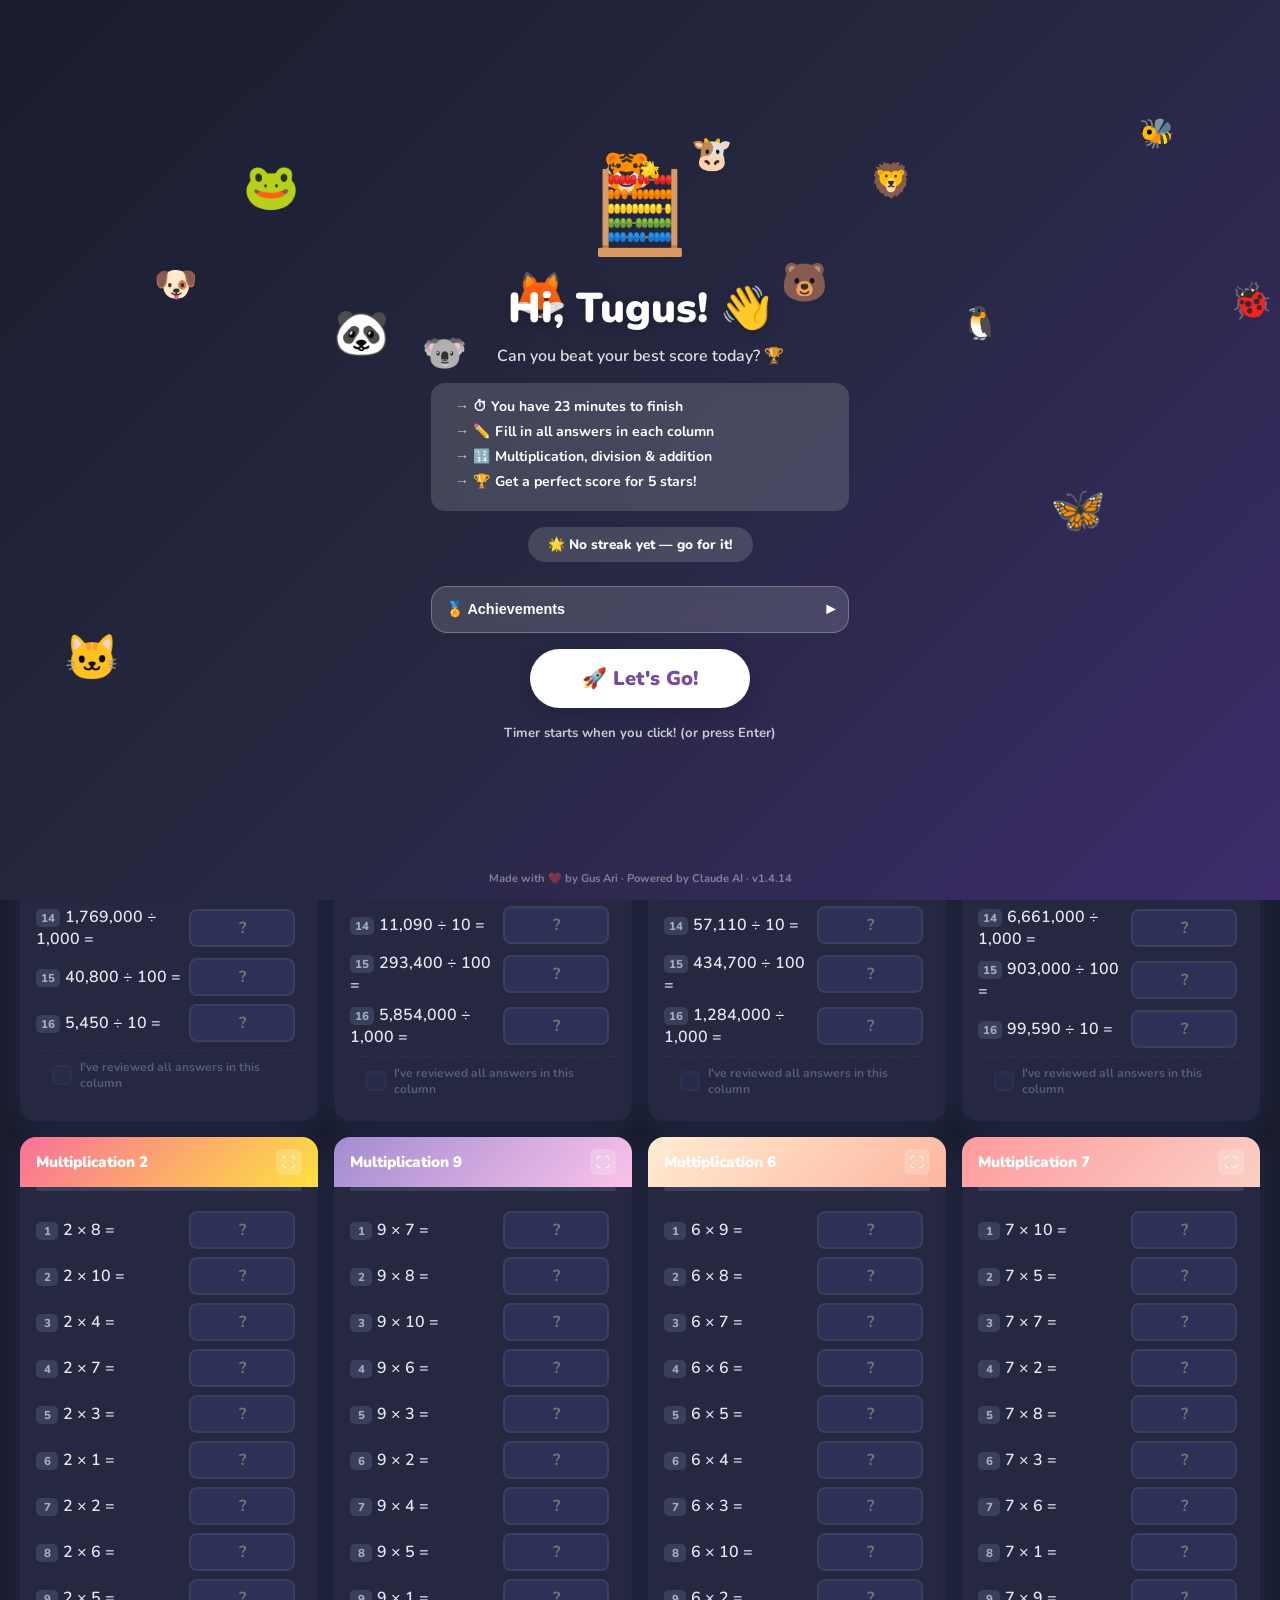
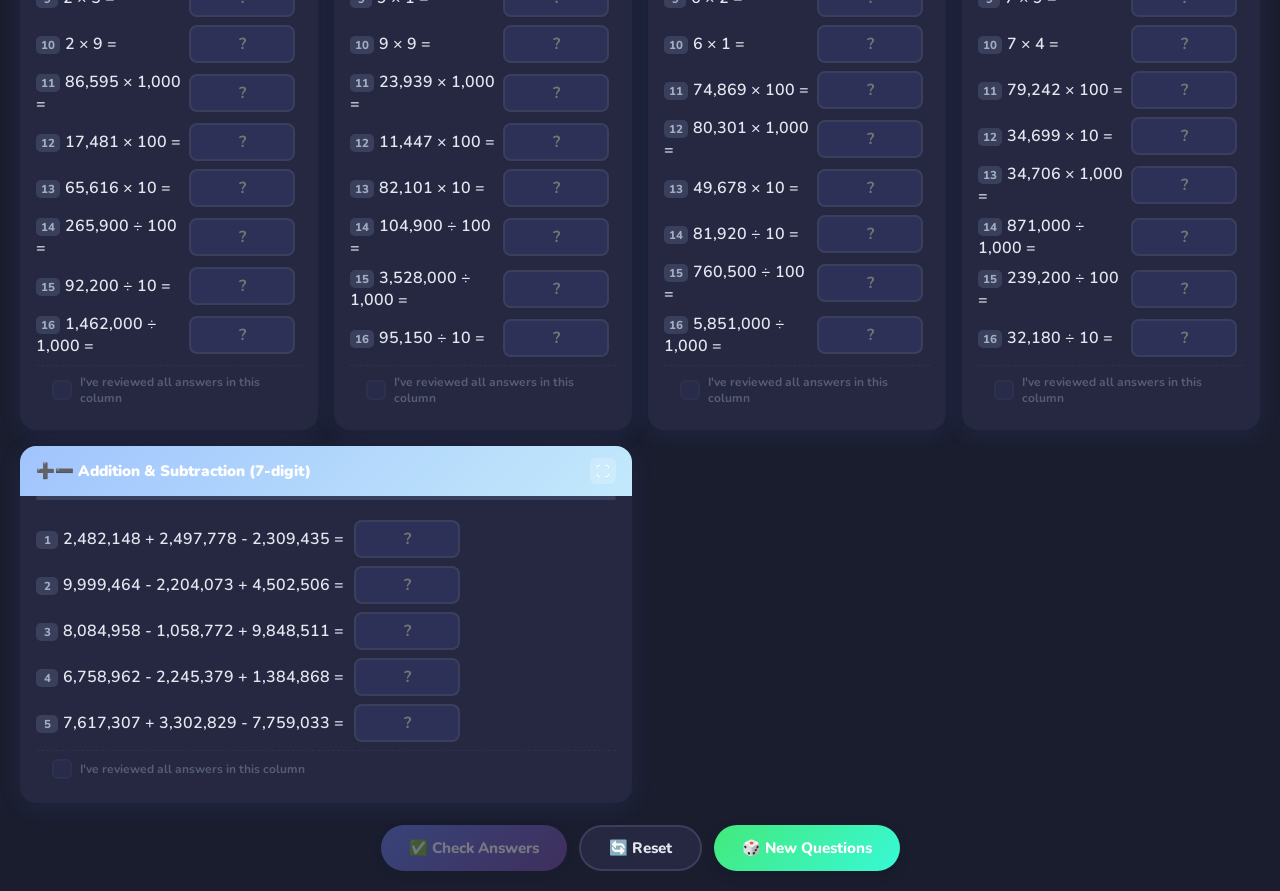
==== commit 0a89200d: "feat: add achievements" ====
--- a/index.html
+++ b/index.html
@@ -68,6 +68,7 @@
     <div class="cg-sub" id="cgSub"></div>
     <div class="cg-stars" id="cgStars"></div>
     <div class="cg-score" id="cgScore"></div>
+    <div class="cg-achievement" id="cgAchievement"></div>
     <div class="cg-streak" id="cgStreak"></div>
     <button class="cg-close" onclick="g('cgOv').classList.remove('on')">Awesome! ✨</button>
   </div>
@@ -235,6 +236,17 @@
       <li>🏆 Get a perfect score for 5 stars!</li>
     </ul>
     <div class="ready-streak" id="readyStreak"></div>
+    <div class="ready-ach-wrap collapsed" id="readyAchWrap">
+      <button class="ready-ach-head" id="readyAchHead" onclick="toggleSplashAchievements()" aria-expanded="false">
+        <span class="ready-ach-title">🏅 Achievements</span>
+        <span class="ready-ach-chevron" id="readyAchChevron">▾</span>
+      </button>
+      <div class="ready-ach-body" id="readyAchBody">
+        <div class="ready-ach-next" id="readyAchNext"></div>
+        <div class="ready-ach-grid" id="readyAchGrid"></div>
+        <div class="ready-ach-last" id="readyAchLast"></div>
+      </div>
+    </div>
     <div class="ready-streak" id="readyCooldown" style="display:none"></div>
     <div style="margin-top:4px">
       <button id="readyStartBtn" onclick="startTest()" style="background:#fff;color:#764ba2;border:none;border-radius:50px;padding:16px 52px;font-size:1.25rem;font-family:'Nunito',sans-serif;font-weight:900;cursor:pointer;box-shadow:0 6px 24px rgba(0,0,0,.2);animation:btnPulse 1.8s infinite">🚀 Let's Go!</button>
@@ -271,6 +283,9 @@
 </div>
 <div id="headerStreak" class="ready-cd" style="display:none;margin:10px auto;max-width:600px;font-size:.85rem;padding:8px 16px;text-align:center"></div>
 <div class="result-badge" id="resultBadge"><div class="result-badge-inner"><span class="rb-score" id="rbScore"></span></div></div>
+<div class="result-badge" id="attemptBadge" style="display:none">
+  <div class="result-badge-inner"><span class="rb-score" id="attemptTxt"></span></div>
+</div>
 <div class="streak-bar" id="streakBar"></div>
 <div class="timer-bar">
   <div class="timer-box" id="tbox">
@@ -309,4 +324,4 @@
 </script>
 
 </body>
-</html>+</html>
--- a/style.css
+++ b/style.css
@@ -38,6 +38,26 @@
 .result-badge{display:none;text-align:center;margin-bottom:8px}
 .result-badge-inner{display:inline-flex;align-items:center;gap:8px;background:var(--card);border-radius:50px;padding:7px 20px;box-shadow:var(--sh);font-weight:800;font-size:.95rem;color:var(--text);border:2px solid var(--border)}
 .rb-score{color:var(--pri)}
+#attemptBadge{margin-bottom:14px}
+#attemptBadge .result-badge-inner{
+  padding:12px 26px;
+  font-size:1.06rem;
+  font-weight:900;
+  background:linear-gradient(135deg,#fff8d6,#ffe08a);
+  border:2px solid #f6ad55;
+  box-shadow:0 10px 26px rgba(246,173,85,.35),0 2px 10px rgba(0,0,0,.08);
+}
+[data-theme^="dark"] #attemptBadge .result-badge-inner{
+  background:linear-gradient(135deg,rgba(250,180,70,.2),rgba(245,101,101,.22));
+  border-color:#f6ad55;
+  box-shadow:0 10px 26px rgba(246,173,85,.32),0 2px 10px rgba(0,0,0,.35);
+}
+#attemptBadge.show-up .result-badge-inner{
+  animation:achPop .62s cubic-bezier(.175,.885,.32,1.275);
+}
+#attemptBadge.show-up .rb-score{
+  animation:achFlash 1s ease;
+}
 
 /* ── Streak ── */
 .streak-bar{text-align:center;margin-bottom:14px;font-size:.85rem;font-weight:700;color:var(--sub);display:none}
@@ -208,6 +228,22 @@
 .cg-title{font-size:1.8rem;font-weight:900;color:var(--grn);margin-bottom:6px}
 .cg-sub{font-size:.92rem;color:var(--sub);margin-bottom:18px;font-weight:600}
 .cg-score{font-size:1.1rem;font-weight:800;color:var(--text);background:var(--card2);border-radius:12px;padding:10px 16px;margin-bottom:12px;border:2px solid var(--border)}
+.cg-achievement{
+  font-size:1.02rem;
+  font-weight:900;
+  color:#6b21a8;
+  background:linear-gradient(135deg,#fff3b0,#ffd166 55%,#ffb703);
+  border-radius:14px;
+  padding:12px 16px;
+  margin-bottom:12px;
+  border:2px solid rgba(217,119,6,.45);
+  box-shadow:0 10px 24px rgba(245,158,11,.28);
+}
+[data-theme^="dark"] .cg-achievement{
+  color:#fde68a;
+  background:linear-gradient(135deg,rgba(245,158,11,.24),rgba(217,70,239,.2));
+  border-color:rgba(245,158,11,.45);
+}
 .cg-streak{font-size:.82rem;font-weight:800;color:var(--sub);background:var(--card2);border-radius:10px;padding:8px 14px;margin-bottom:16px;border:1.5px solid var(--border)}
 .cg-stars{font-size:2rem;margin-bottom:16px}
 .cg-close{width:100%;padding:12px;background:linear-gradient(135deg,#43e97b,#38f9d7);color:#fff;border:none;border-radius:12px;font-size:.95rem;font-family:'Nunito',sans-serif;font-weight:800;cursor:pointer}
@@ -256,6 +292,19 @@
 .ready-rules li{color:#fff;font-size:.88rem;font-weight:700;margin-bottom:6px;list-style:none;padding-left:4px}
 .ready-rules li::before{content:'→ ';opacity:.7}
 .ready-streak{background:rgba(255,255,255,.15);border-radius:50px;padding:8px 20px;margin:0 auto 24px;font-size:.85rem;font-weight:800;color:#fff;display:table;backdrop-filter:blur(4px)}
+.ready-ach-wrap{background:rgba(255,255,255,.14);border:1.5px solid rgba(255,255,255,.25);border-radius:16px;padding:12px 14px;margin:0 auto 16px;max-width:560px;backdrop-filter:blur(4px)}
+.ready-ach-head{width:100%;display:flex;align-items:center;justify-content:space-between;gap:10px;background:transparent;border:none;padding:0;cursor:pointer}
+.ready-ach-title{color:#fff;font-size:.9rem;font-weight:900;text-align:left}
+.ready-ach-chevron{color:#fff;font-weight:900;font-size:1.05rem;transition:transform .25s ease}
+.ready-ach-body{overflow:hidden;max-height:420px;opacity:1;transform:translateY(0);transition:max-height .3s ease,opacity .22s ease,transform .22s ease;margin-top:8px}
+.ready-ach-wrap.collapsed .ready-ach-body{max-height:0;opacity:0;transform:translateY(-4px);margin-top:0}
+.ready-ach-wrap.collapsed .ready-ach-chevron{transform:rotate(-90deg)}
+.ready-ach-next{color:rgba(255,255,255,.92);font-size:.8rem;font-weight:700;text-align:left;margin-bottom:8px}
+.ready-ach-grid{display:grid;grid-template-columns:repeat(2,minmax(0,1fr));gap:8px}
+.ready-ach-item{border-radius:12px;padding:8px 10px;text-align:left;font-size:.75rem;font-weight:800}
+.ready-ach-item.on{background:rgba(72,187,120,.22);color:#e6fffa;border:1px solid rgba(110,231,183,.6)}
+.ready-ach-item.off{background:rgba(255,255,255,.12);color:rgba(255,255,255,.74);border:1px dashed rgba(255,255,255,.35)}
+.ready-ach-last{margin-top:8px;text-align:left;color:rgba(255,255,255,.88);font-size:.76rem;font-weight:700}
 .ready-timer-txt{color:rgba(255,255,255,.75);font-size:.82rem;margin-top:16px;font-weight:700}
 .ready-version{position:absolute;bottom:14px;left:50%;transform:translateX(-50%);font-size:.7rem;font-weight:700;color:rgba(255,255,255,.4);white-space:nowrap;z-index:3}
 .particle{position:absolute;pointer-events:none;z-index:1}
@@ -306,6 +355,7 @@
   .ready-title { font-size: 1.9rem; }
   .ready-rules { padding: 12px 14px; margin: 12px 0; }
   .ready-rules li { font-size: .82rem; }
+  .ready-ach-grid { grid-template-columns: 1fr; }
 }
 
 /* ── Animations ── */
@@ -316,6 +366,8 @@
 @keyframes float{0%,100%{transform:translateY(0)}50%{transform:translateY(-6px)}}
 @keyframes orbitSpark{0%{transform:rotate(0deg) translateX(52px) rotate(0deg)}100%{transform:rotate(360deg) translateX(52px) rotate(-360deg)}}
 @keyframes btnPulse{0%,100%{transform:scale(1)}50%{transform:scale(1.05)}}
+@keyframes achPop{0%{transform:scale(.74) rotate(-2deg);opacity:0}60%{transform:scale(1.08) rotate(1deg);opacity:1}100%{transform:scale(1) rotate(0)}}
+@keyframes achFlash{0%,100%{filter:none}35%{filter:drop-shadow(0 0 8px rgba(245,158,11,.7))}}
 /* ── Update Toast ── */
 .update-toast {
   position: fixed;
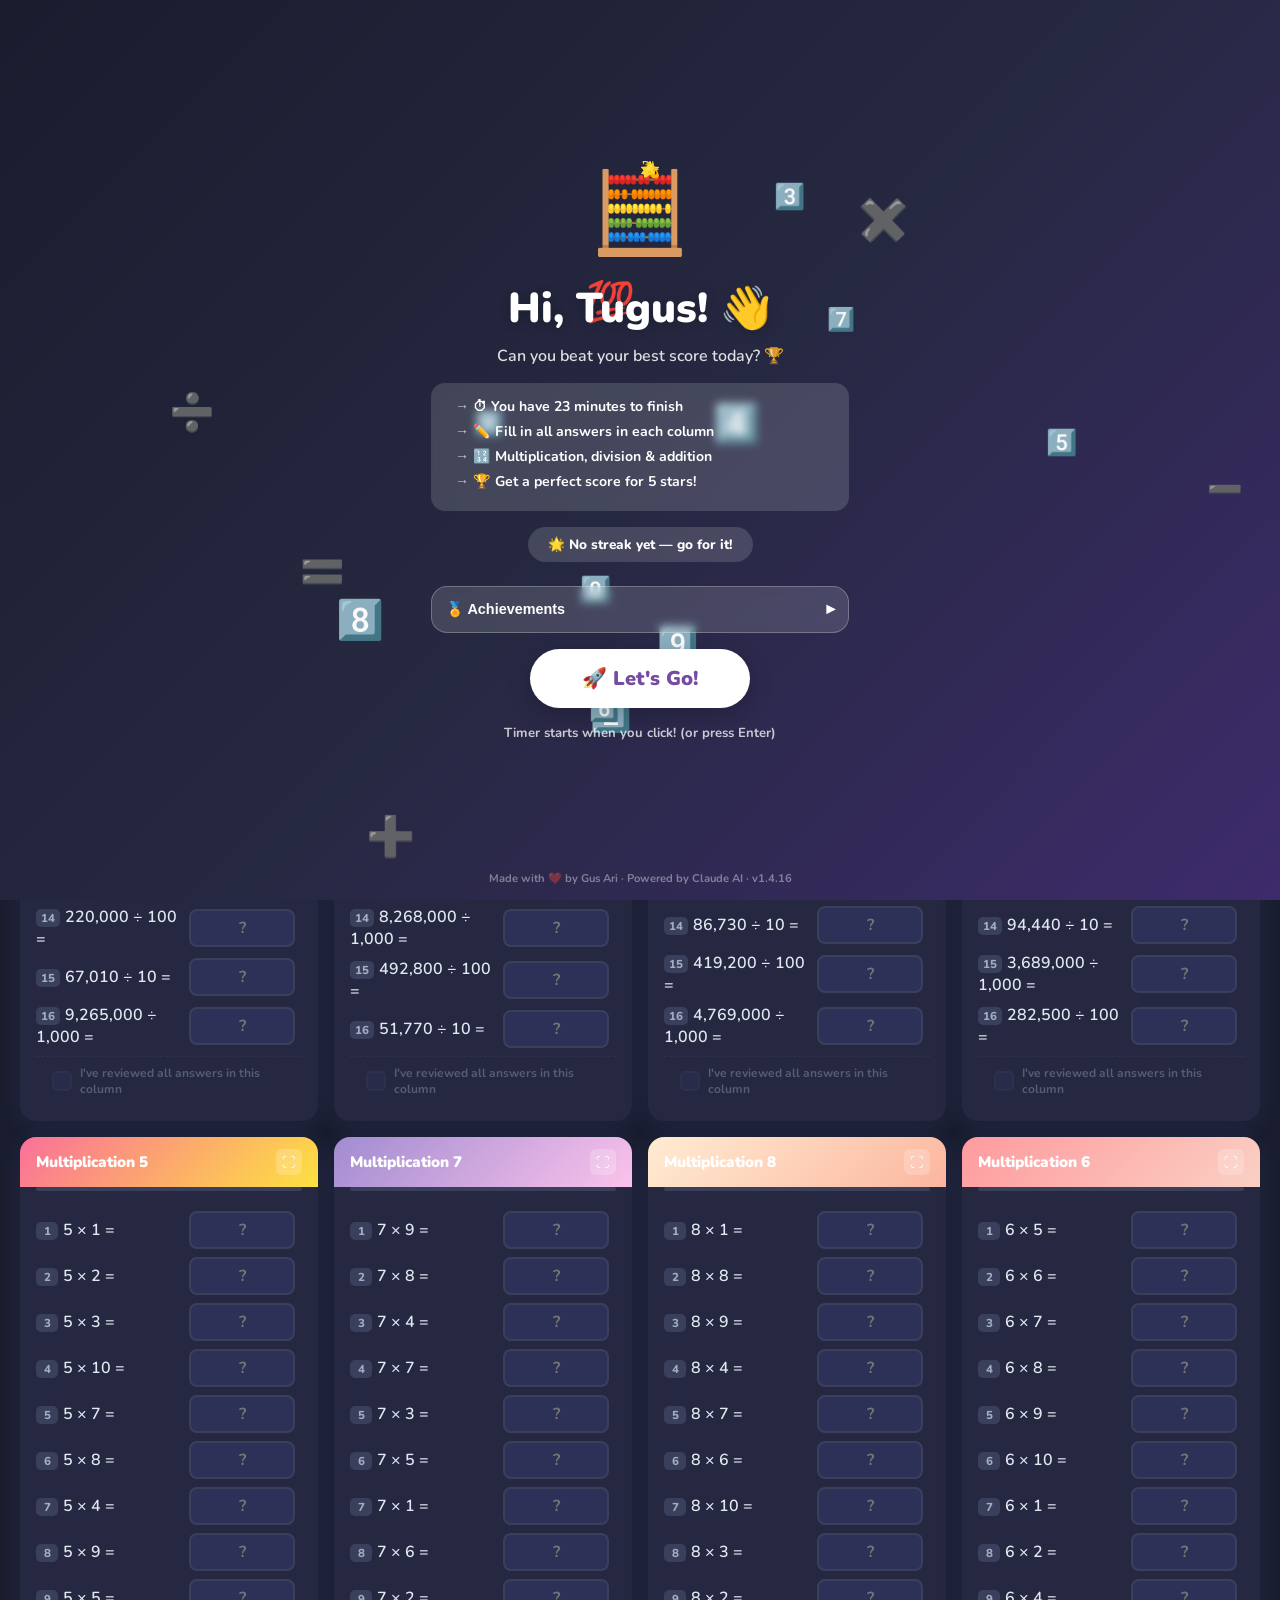
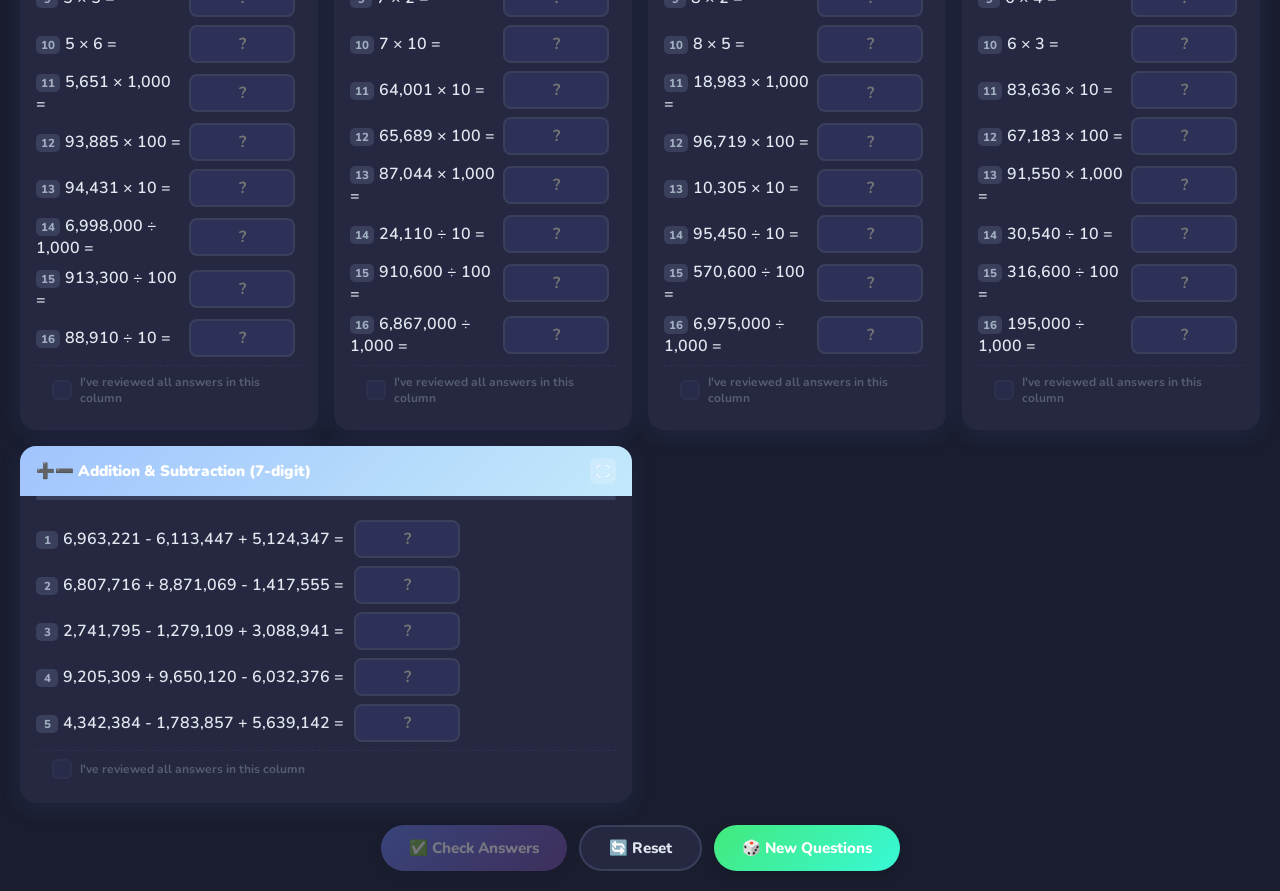
==== commit e8a70332: "fix: hide viewport scrollbar on splash screen" ====
--- a/index.html
+++ b/index.html
@@ -14,7 +14,7 @@
 <link href="https://fonts.googleapis.com/css2?family=Nunito:wght@400;600;700;800;900&display=swap" rel="stylesheet">
 <link rel="stylesheet" href="style.css">
 </head>
-<body>
+<body class="splash-active">
 
 <canvas id="confetti"></canvas>
 <div class="fpill" id="fpill"><span>⏱</span><div class="fpill-right"><span id="fpillTxt">23:00</span><div class="fpill-tp"><div class="fpill-tf" id="fpillTf" style="width:100%"></div></div></div></div>
--- a/style.css
+++ b/style.css
@@ -21,6 +21,7 @@
 }
 *{box-sizing:border-box;margin:0;padding:0}
 body{font-family:'Nunito',sans-serif;background:var(--bg);color:var(--text);padding:20px;min-height:100vh;transition:background .3s,color .3s}
+body.splash-active{overflow:hidden!important}
 
 /* ── Header ── */
 .hdr{text-align:center;margin-bottom:16px;position:relative}
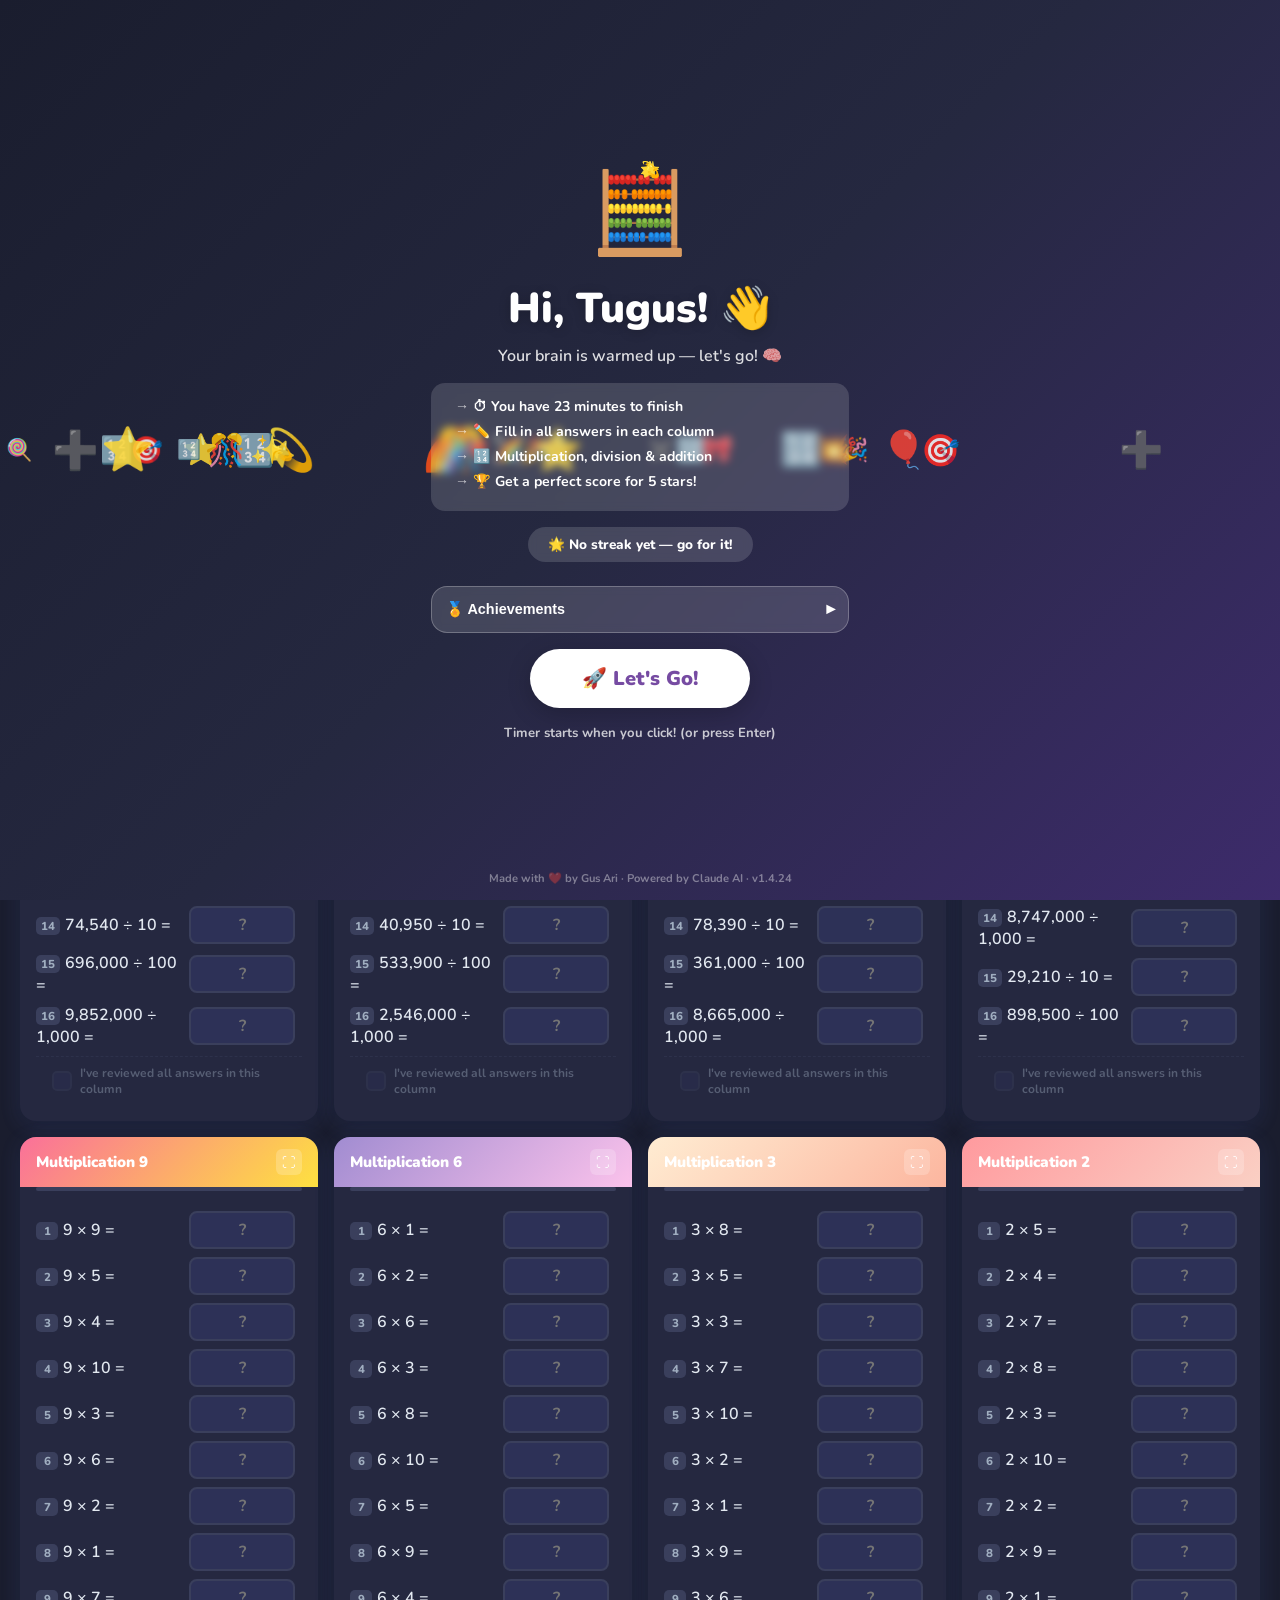
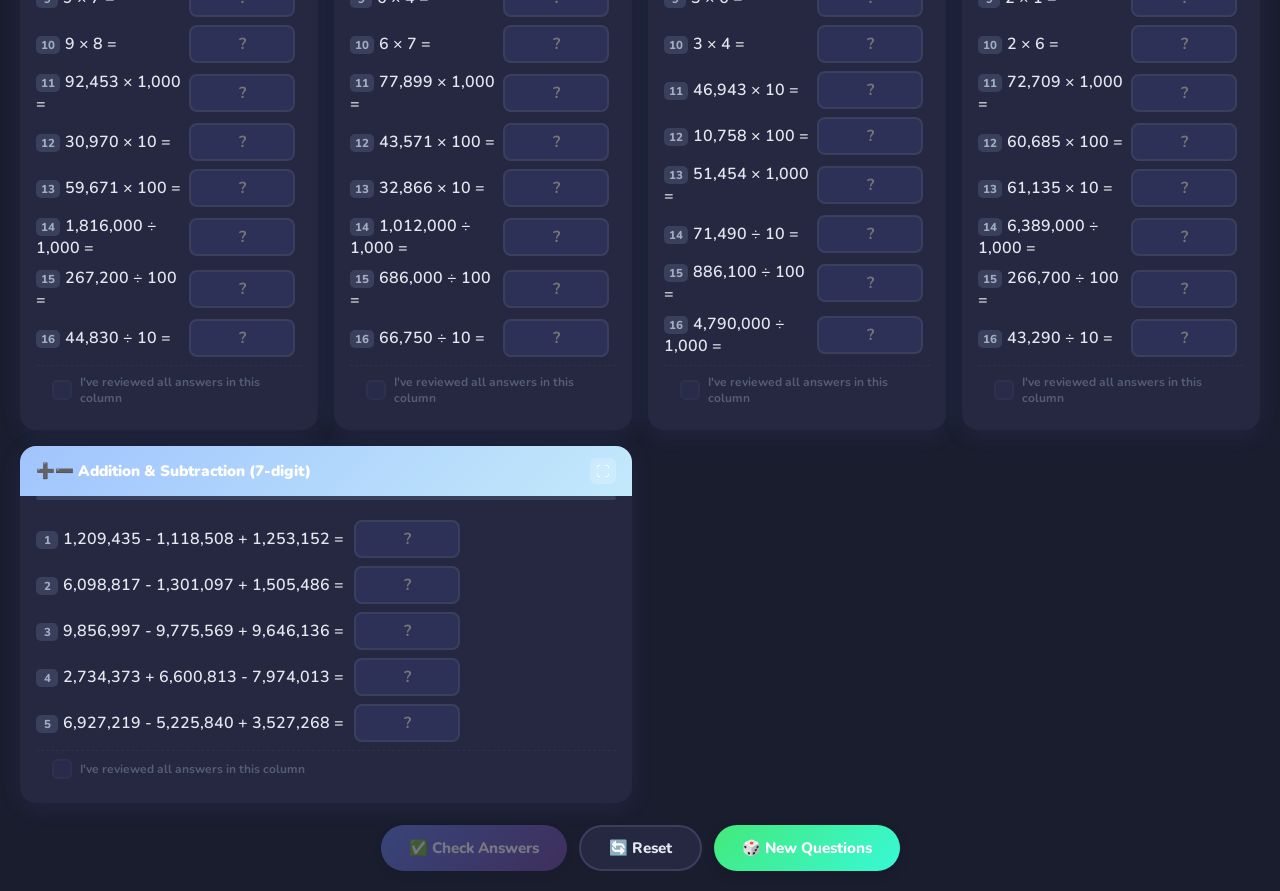
==== commit 722351b1: "fix: prevent duplicate student name in text-to-speech feedback" ====
--- a/index.html
+++ b/index.html
@@ -197,8 +197,9 @@
         </div>
         <div class="adm-row"><label>PIN code<span class="hint">4 digits</span></label><input class="adm-inp" id="as-pin" type="password" maxlength="4" inputmode="numeric" placeholder="••••"/></div>
       </div>
-      <div class="adm-sec"><div class="adm-sec-ttl">🔊 Sound</div>
+      <div class="adm-sec"><div class="adm-sec-ttl">🔊 Sound &amp; Speech</div>
         <div class="adm-tog-row"><label>Sound effects<span class="hint" style="display:inline;margin-left:6px">Typing, correct, wrong…</span></label><div class="asw" id="as-sound" onclick="this.classList.toggle('on')"></div></div>
+        <div class="adm-tog-row"><label>Text to Speech (TTS)<span class="hint" style="display:inline;margin-left:6px">Speak results when checked (Perfect, Pass, or Fail)</span></label><div class="asw" id="as-tts" onclick="this.classList.toggle('on')"></div></div>
       </div>
       <div class="adm-sec"><div class="adm-sec-ttl">🧪 Dev Tools</div>
         <div style="display:grid;grid-template-columns:1fr 1fr;gap:8px;margin-bottom:10px">
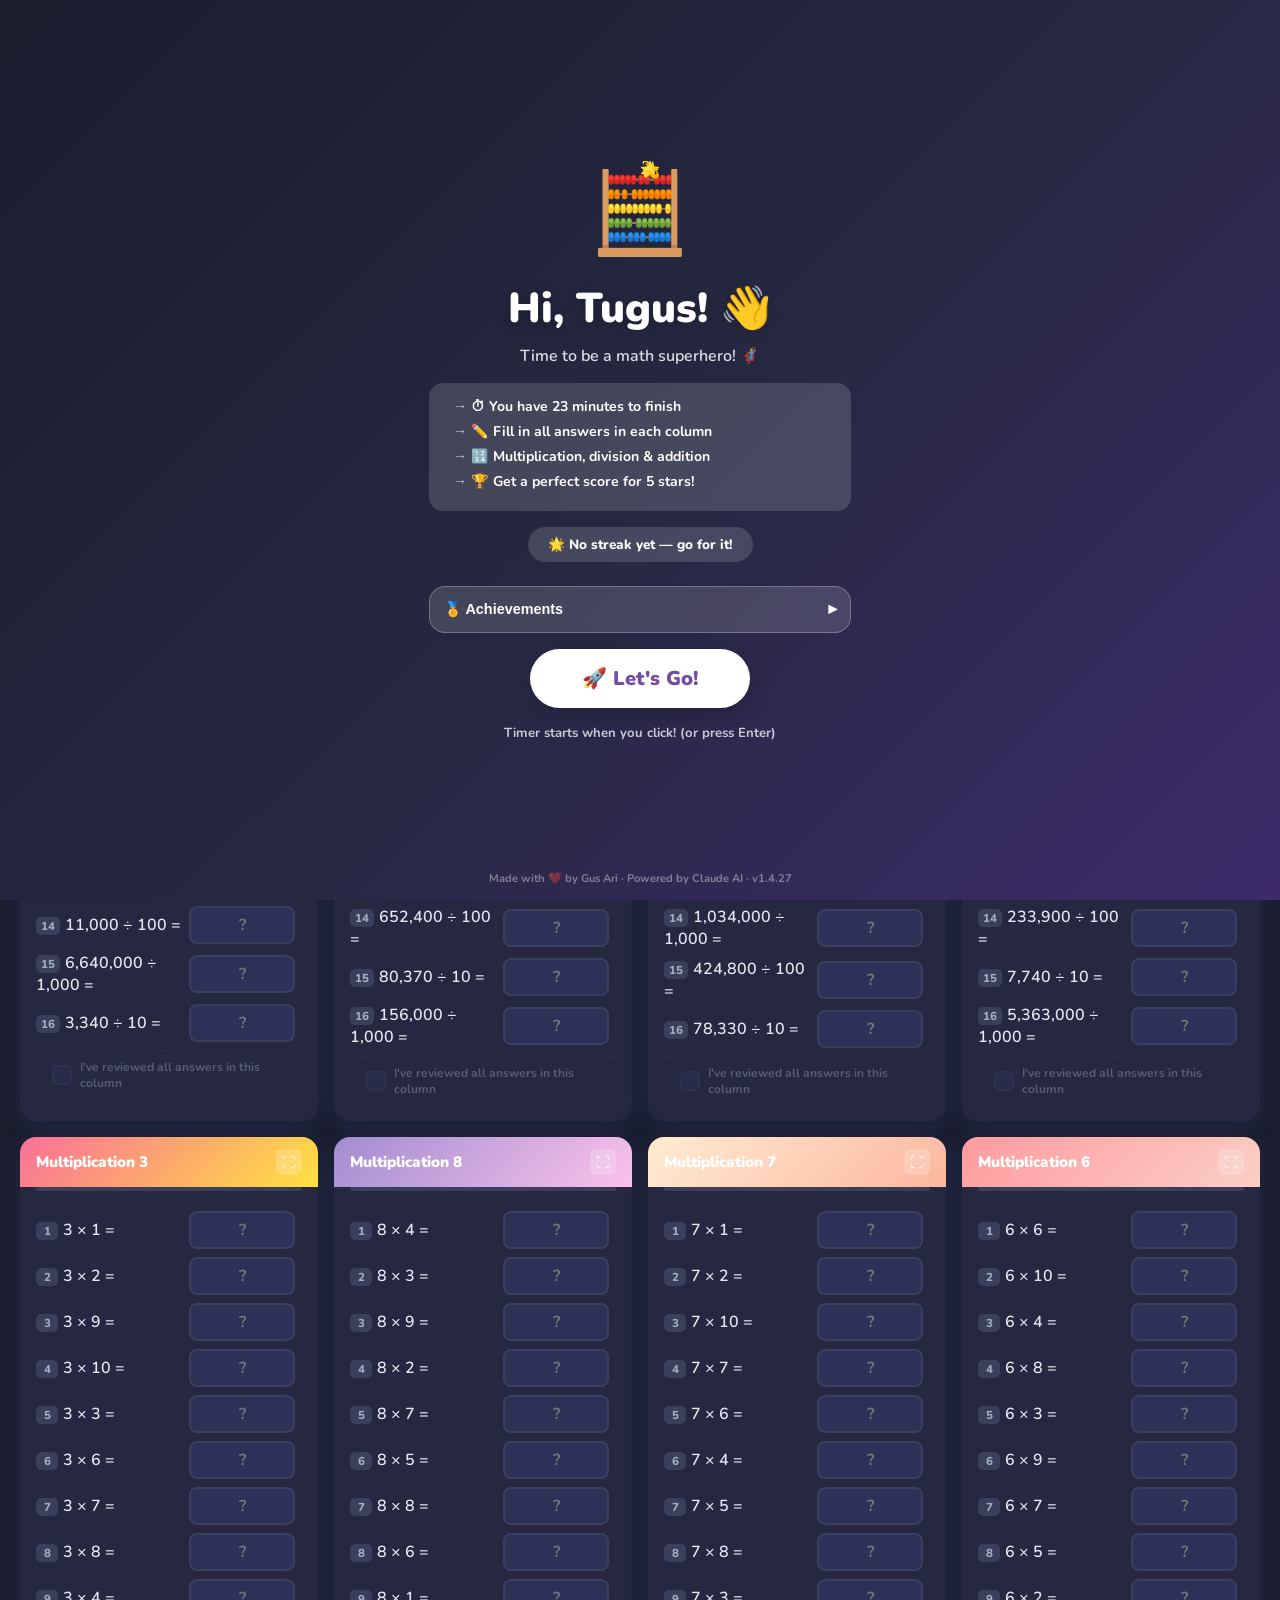
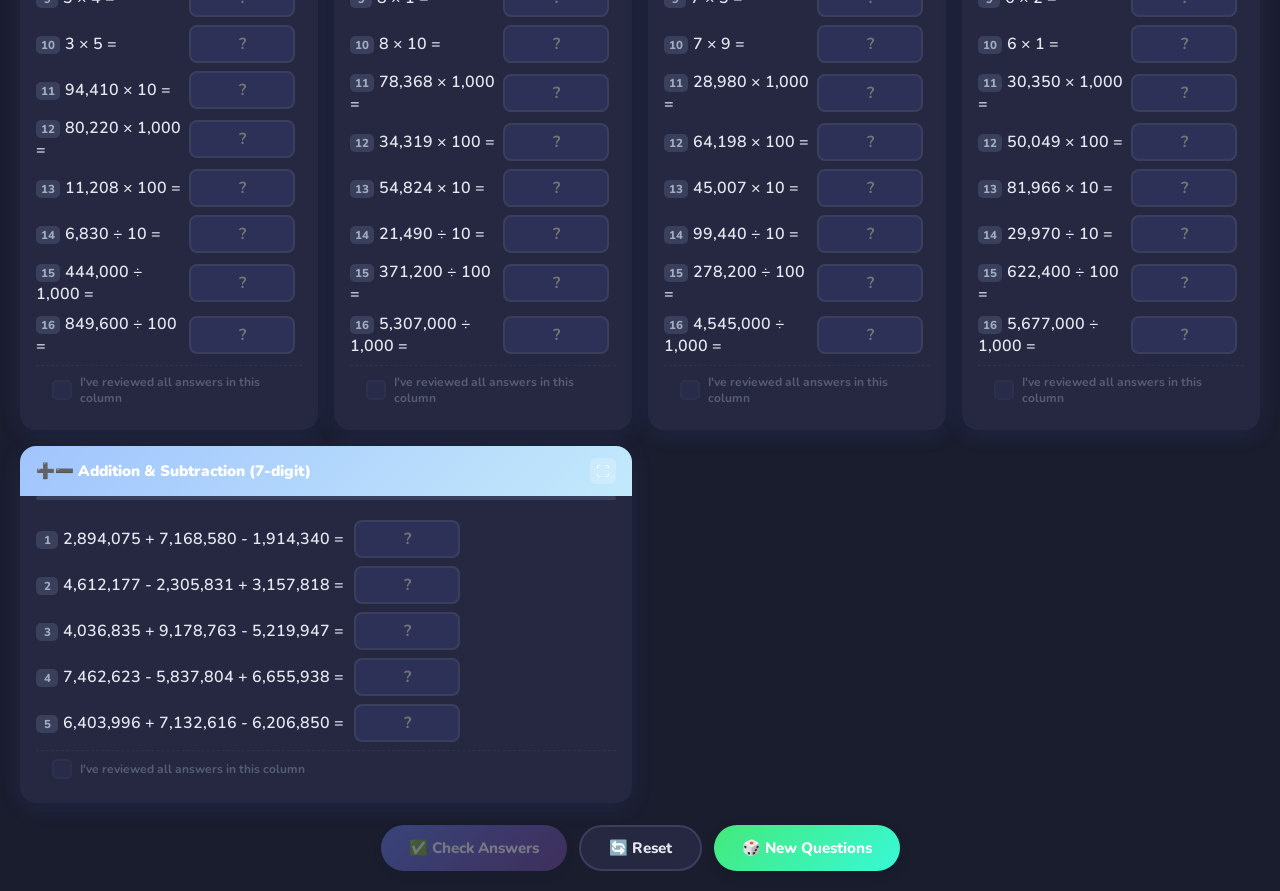
==== commit c7f371c9: "fix bug on ive reviewed check, add auto next card when check ive reviewed" ====
--- a/index.html
+++ b/index.html
@@ -95,7 +95,7 @@
       </div>
       <div class="focus-cpw"><div class="focus-cpf" id="focusCpf"></div></div>
       <div class="focus-body" id="focusBody"></div>
-      <div class="focus-review" id="focusReview">
+      <div class="focus-review" id="focusReview" tabindex="0">
         <div class="col-rev-box" id="focusRevBox"></div>
         <span class="col-rev-lbl" id="focusRevLbl">I've reviewed all answers in this column</span>
       </div>
--- a/style.css
+++ b/style.css
@@ -124,7 +124,9 @@
 /* ── Review checkbox ── */
 .col-review{display:flex;align-items:center;gap:8px;padding:8px 16px 12px;user-select:none;border-top:1.5px dashed var(--border);margin-top:4px;cursor:not-allowed;opacity:.4;transition:opacity .3s}
 .col-review.ready{cursor:pointer;opacity:1}
-.col-review.ready:hover .col-rev-box{border-color:var(--grn);background:rgba(72,187,120,.1)}
+.col-review.ready:hover .col-rev-box,.col-review.ready:focus .col-rev-box{border-color:var(--grn);background:rgba(72,187,120,.1)}
+#focusReview:focus{outline:none;background:rgba(255,255,255,.07);box-shadow:0 0 0 2px rgba(255,255,255,.4);border-radius:8px}
+#focusReview.ready:focus .col-rev-box{border-color:var(--grn);background:rgba(72,187,120,.15)}
 .col-rev-box{width:20px;height:20px;border:2px solid var(--border);border-radius:5px;background:var(--inp);flex-shrink:0;display:flex;align-items:center;justify-content:center;font-size:.85rem;font-weight:900;color:#fff;transition:all .2s}
 .col-review.checked .col-rev-box{background:var(--grn);border-color:var(--grn)}
 .col-rev-lbl{font-size:.75rem;font-weight:700;color:var(--sub);transition:color .2s}
@@ -283,7 +285,7 @@
 [data-theme="dark"] .ready-ov,[data-theme="dark-blue"] .ready-ov,[data-theme="dark-green"] .ready-ov,
 [data-theme="dark-purple"] .ready-ov,[data-theme="dark-red"] .ready-ov,[data-theme="dark-orange"] .ready-ov,
 [data-theme="dark-yellow"] .ready-ov,[data-theme="dark-pink"] .ready-ov,[data-theme="dark-cyan"] .ready-ov{background:linear-gradient(135deg,#1a1d2e 0%,#252840 50%,#3d2b6b 100%)}
-.ready-box{text-align:center;padding:40px 48px;animation:popIn .6s cubic-bezier(.175,.885,.32,1.275);position:relative;z-index:2}
+.ready-box{text-align:center;padding:40px 48px;animation:popIn .6s cubic-bezier(.175,.885,.32,1.275);position:relative;z-index:2;max-height:calc(100vh - 40px);overflow-y:auto}
 .ready-emoji-wrap{position:relative;display:inline-block;margin-bottom:12px}
 .sparkle{position:absolute;font-size:1rem;animation:orbitSpark 3s linear infinite}
 .sparkle:nth-child(2){animation-delay:-1s}.sparkle:nth-child(3){animation-delay:-2s}
@@ -297,8 +299,8 @@
 .ready-ach-head{width:100%;display:flex;align-items:center;justify-content:space-between;gap:10px;background:transparent;border:none;padding:0;cursor:pointer}
 .ready-ach-title{color:#fff;font-size:.9rem;font-weight:900;text-align:left}
 .ready-ach-chevron{color:#fff;font-weight:900;font-size:1.05rem;transition:transform .25s ease}
-.ready-ach-body{overflow:hidden;max-height:420px;opacity:1;transform:translateY(0);transition:max-height .3s ease,opacity .22s ease,transform .22s ease;margin-top:8px}
-.ready-ach-wrap.collapsed .ready-ach-body{max-height:0;opacity:0;transform:translateY(-4px);margin-top:0}
+.ready-ach-body{overflow-y:auto;max-height:min(42vh,360px);opacity:1;transform:translateY(0);transition:max-height .3s ease,opacity .22s ease,transform .22s ease;margin-top:8px;padding-right:4px}
+.ready-ach-wrap.collapsed .ready-ach-body{max-height:0;opacity:0;transform:translateY(-4px);margin-top:0;overflow:hidden}
 .ready-ach-wrap.collapsed .ready-ach-chevron{transform:rotate(-90deg)}
 .ready-ach-next{color:rgba(255,255,255,.92);font-size:.8rem;font-weight:700;text-align:left;margin-bottom:8px}
 .ready-ach-grid{display:grid;grid-template-columns:repeat(2,minmax(0,1fr));gap:8px}
@@ -352,11 +354,12 @@
   .wm { width: 100%; max-width: 100%; border-radius: 20px 20px 0 0; max-height: 88vh; }
 
   /* Splash screen */
-  .ready-box { padding: 28px 16px 24px; }
+  .ready-box { padding: 28px 16px 24px; max-height:100dvh; }
   .ready-title { font-size: 1.9rem; }
   .ready-rules { padding: 12px 14px; margin: 12px 0; }
   .ready-rules li { font-size: .82rem; }
   .ready-ach-grid { grid-template-columns: 1fr; }
+  .ready-ach-body { max-height: min(36vh, 280px); }
 }
 
 /* ── Animations ── */
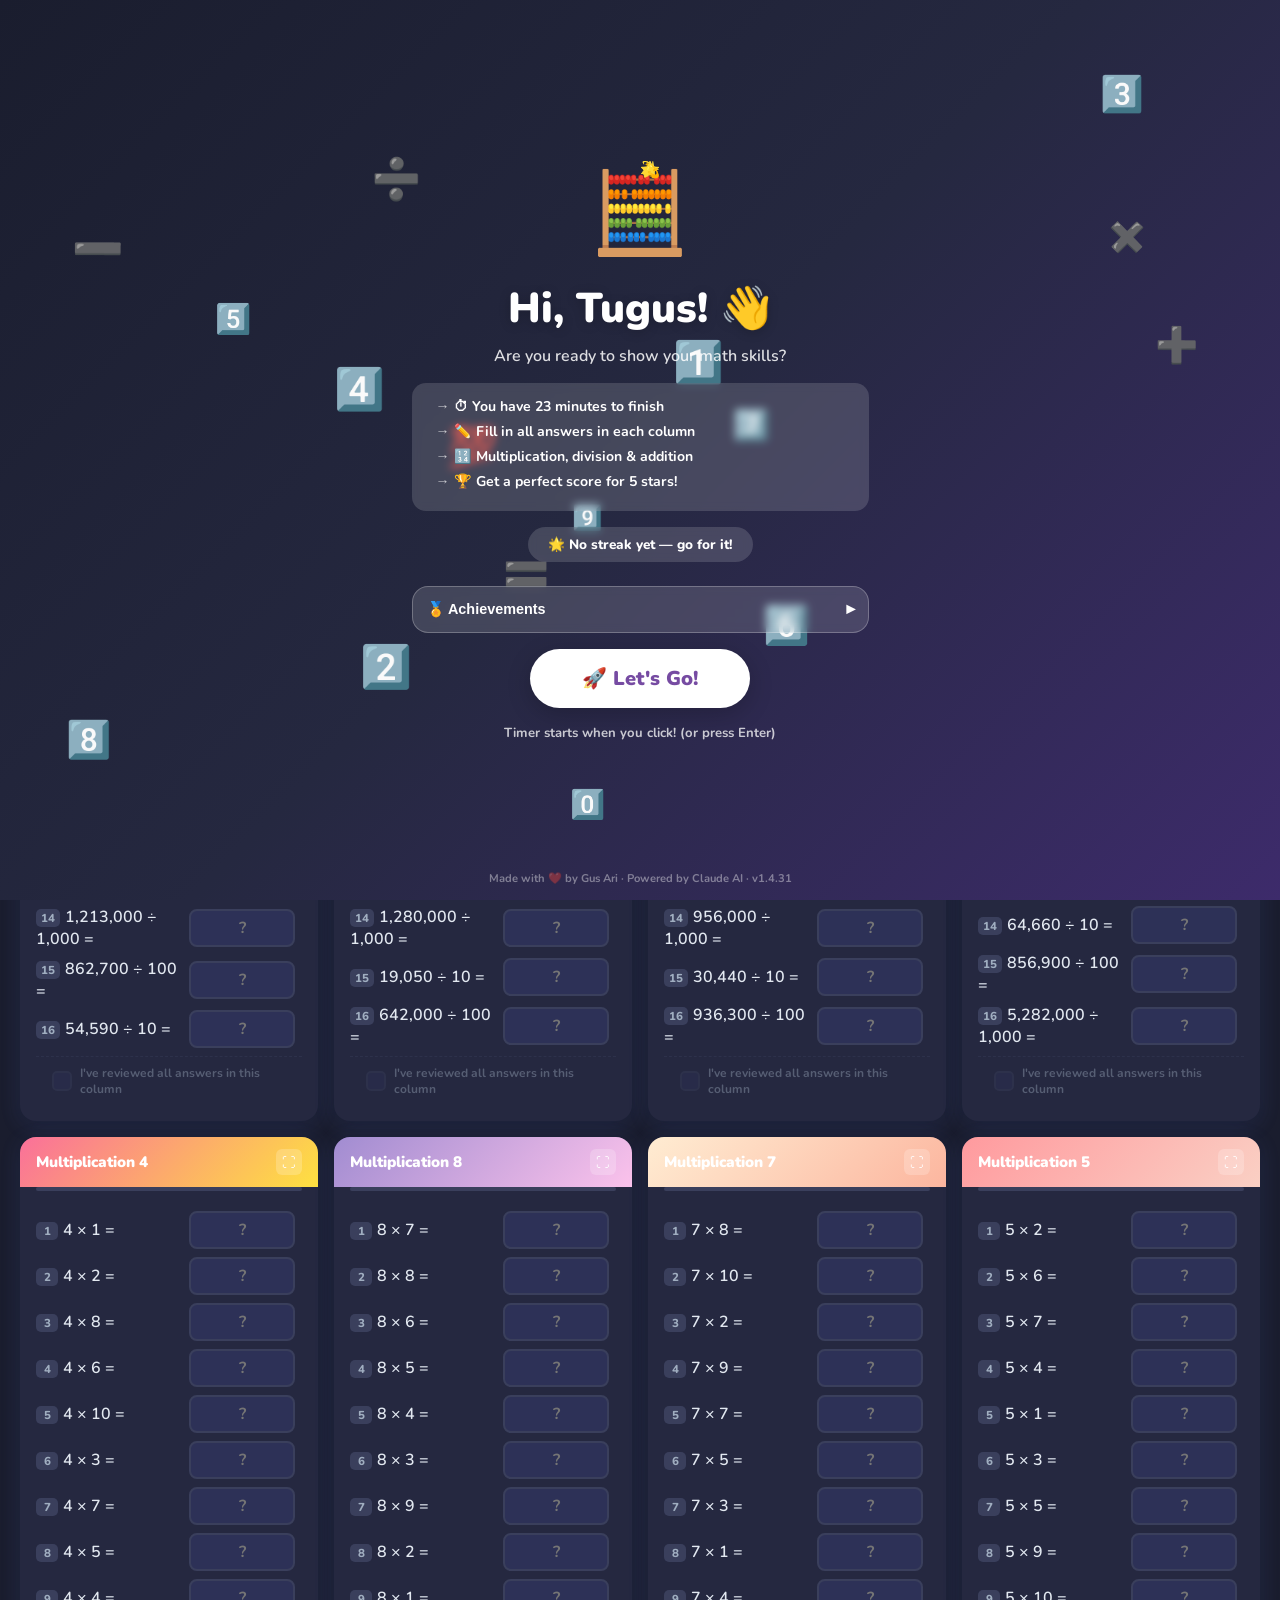
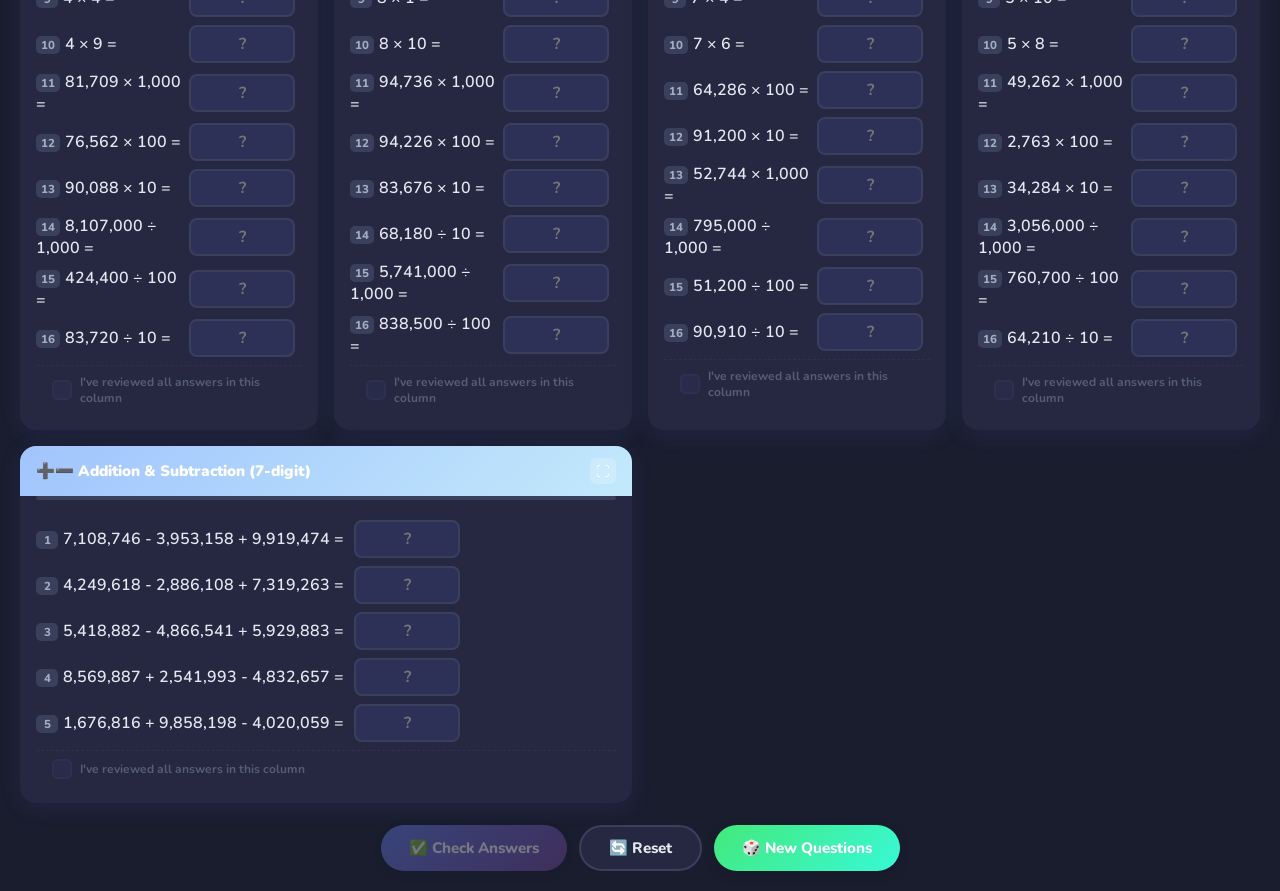
==== commit 9aeccdcd: "Keep timer visible in focus mode" ====
--- a/index.html
+++ b/index.html
@@ -94,6 +94,13 @@
         <button class="focus-close-btn" onclick="restoreInputsToGrid(focusIdx);closeFocus()">✕ Exit Focus</button>
       </div>
       <div class="focus-cpw"><div class="focus-cpf" id="focusCpf"></div></div>
+      <div class="focus-timer" id="focusTimer">
+        <span>⏱</span>
+        <div>
+          <div id="focusTdisp">23:00</div>
+          <div class="focus-tp"><div class="focus-tf" id="focusTf" style="width:100%"></div></div>
+        </div>
+      </div>
       <div class="focus-body" id="focusBody"></div>
       <div class="focus-review" id="focusReview" tabindex="0">
         <div class="col-rev-box" id="focusRevBox"></div>
--- a/style.css
+++ b/style.css
@@ -143,6 +143,16 @@
 .focus-close-btn:hover{background:rgba(255,255,255,.35)}
 .focus-cpw{height:5px;background:var(--border);margin:0 20px 10px;border-radius:999px;overflow:hidden;flex-shrink:0}
 .focus-cpf{height:100%;background:var(--grn);border-radius:999px;width:0%;transition:width .4s}
+.focus-timer{display:flex;align-items:center;gap:10px;margin:0 20px 12px;padding:10px 14px;border-radius:14px;background:var(--card2);box-shadow:var(--sh);flex-shrink:0}
+.focus-timer>span{font-size:1.15rem;line-height:1}
+.focus-timer>div{flex:1;min-width:0}
+.focus-timer #focusTdisp{font-size:1.25rem;font-weight:900;color:var(--text);line-height:1.1}
+.focus-tp{height:6px;background:var(--tpbg);border-radius:999px;overflow:hidden;margin-top:6px}
+.focus-tf{height:100%;background:var(--pri);border-radius:999px;width:0%;transition:width 1s linear}
+.focus-timer.warning #focusTdisp{color:var(--org)}
+.focus-timer.danger #focusTdisp{color:var(--red)}
+.focus-timer.warning .focus-tf{background:var(--org)}
+.focus-timer.danger .focus-tf{background:var(--red)}
 .focus-body{padding:16px 24px;overflow-y:auto;flex:1}
 .focus-body .qr{margin-bottom:14px}
 .focus-body .ql{font-size:var(--focus-fs,1.25rem);min-width:200px}
@@ -347,6 +357,8 @@
   .focus-body .ql.wl { min-width: 0; flex: 1; }
   .focus-body .qi { width: 110px; font-size: 1.1rem; }
   .focus-nav-btn { padding: 10px 14px; font-size: .88rem; }
+  .focus-timer { margin: 0 12px 10px; padding: 8px 12px; }
+  .focus-timer #focusTdisp { font-size: 1.05rem; }
 
   /* Admin & Wrong answers: bottom sheet */
   #admOv, #wrongOv { align-items: flex-end; }
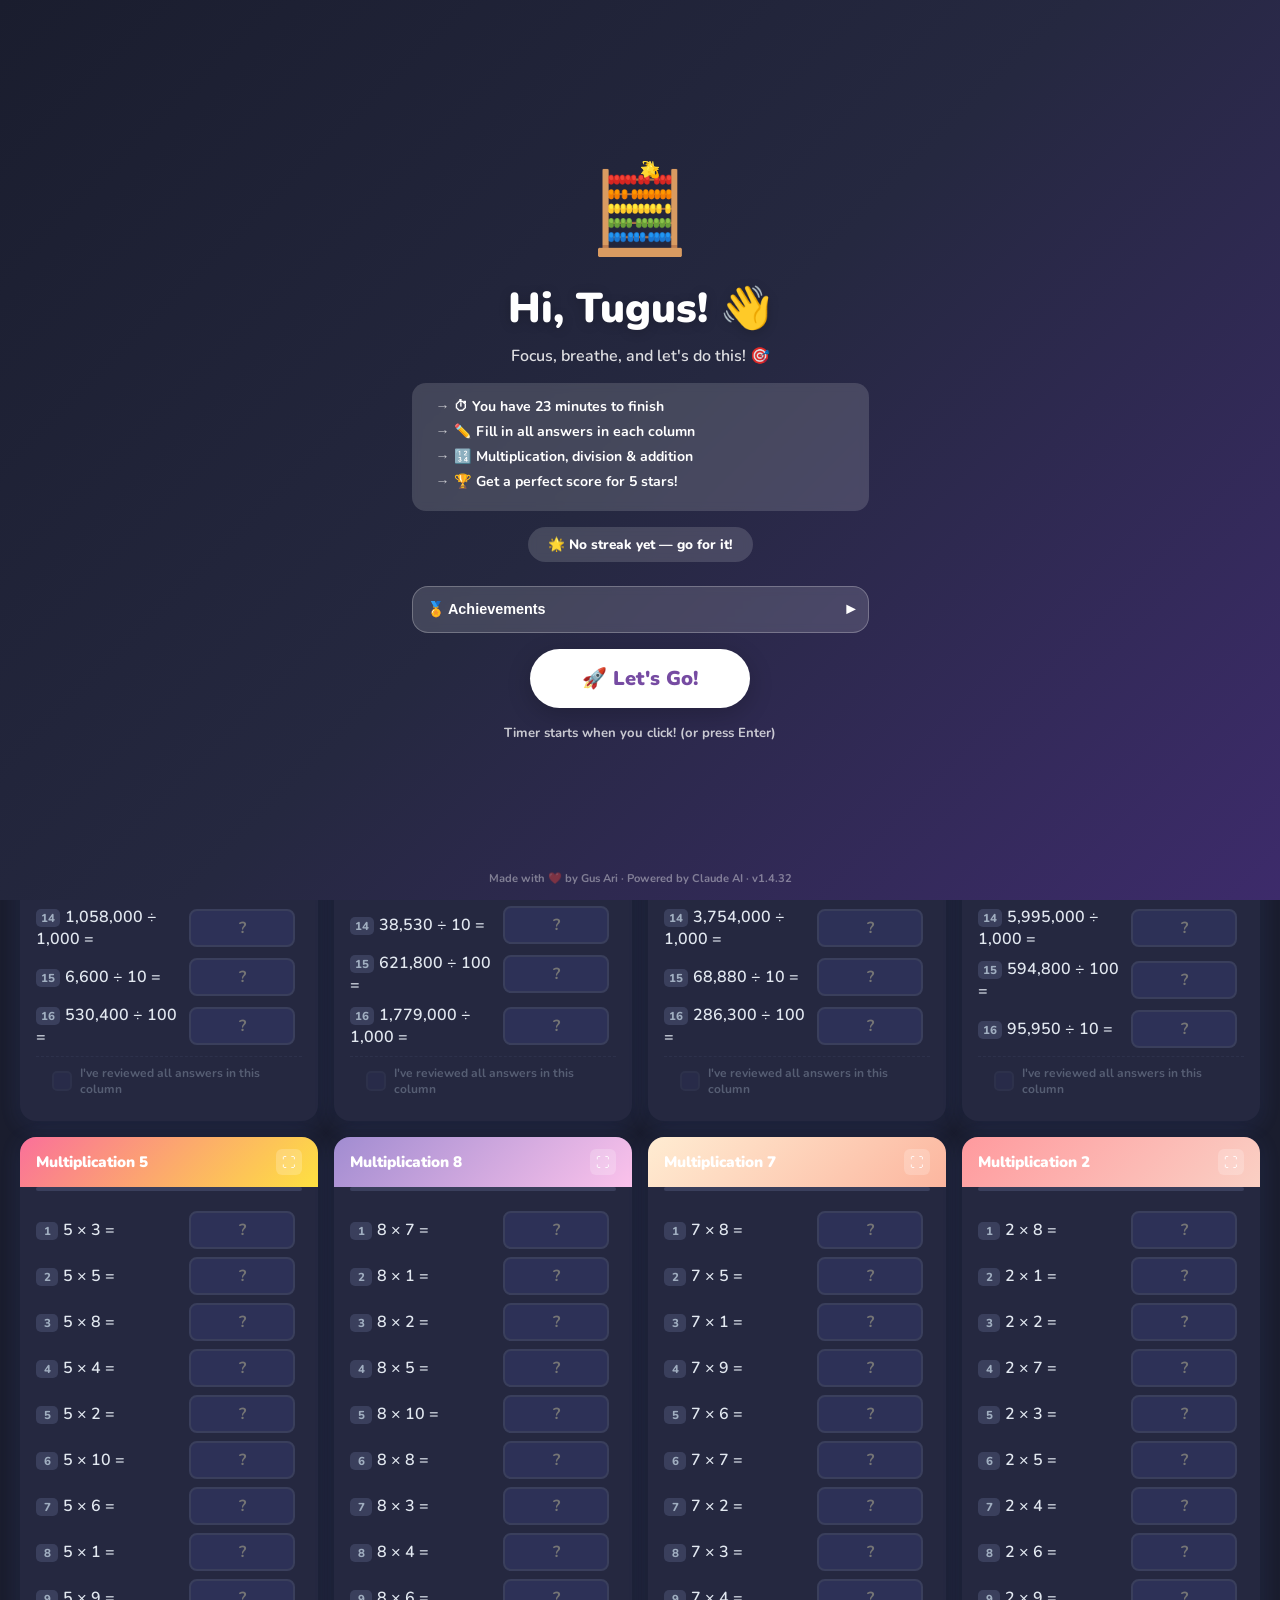
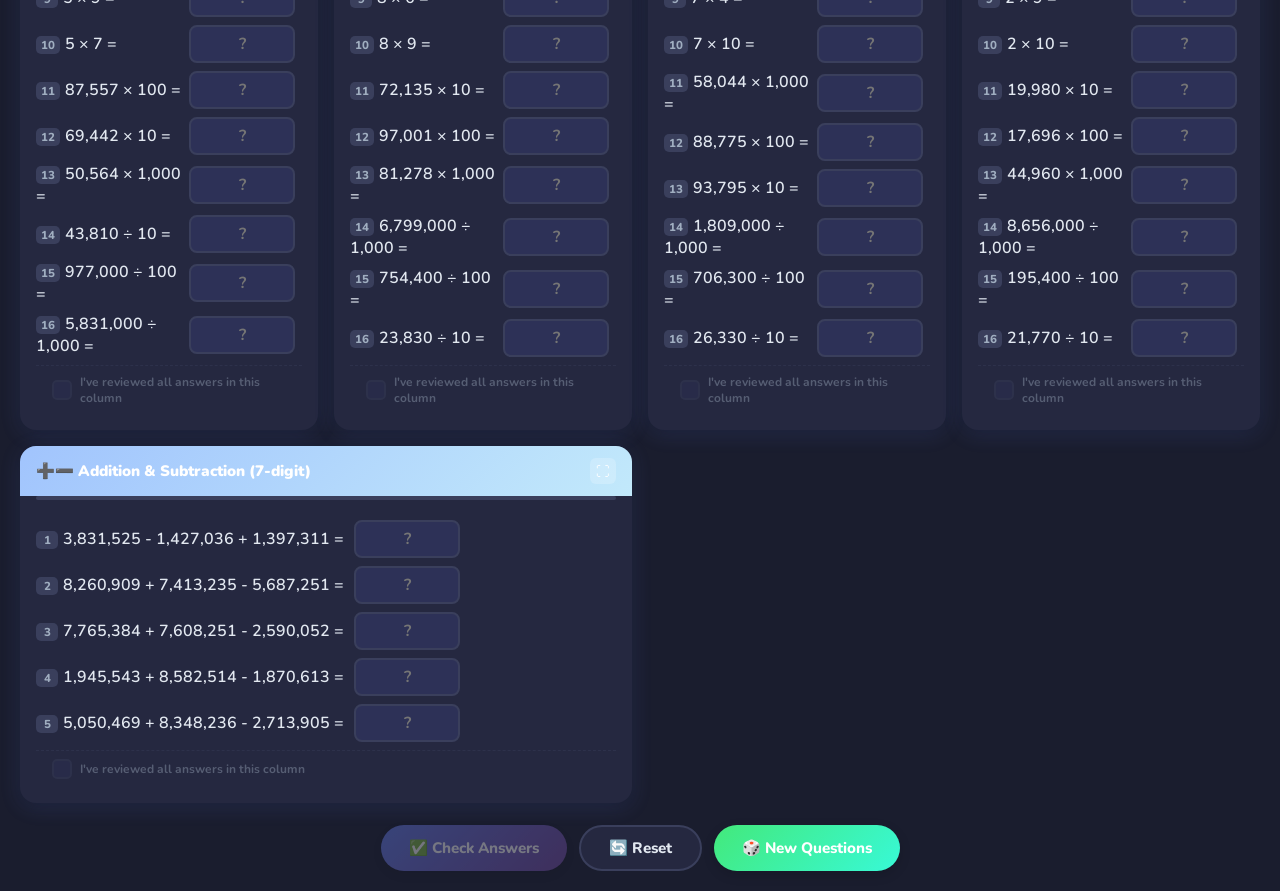
==== commit f340bad5: "Add focus timer setting" ====
--- a/index.html
+++ b/index.html
@@ -171,6 +171,7 @@
         <input class="adm-inp full" id="as-failmsg" type="text" maxlength="80" placeholder="Leave empty for default"/>
       </div>
       <div class="adm-sec"><div class="adm-sec-ttl">🔍 Focus Mode</div>
+        <div class="adm-tog-row"><label>Countdown timer in focus mode<span class="hint" style="display:inline;margin-left:6px">Show or hide the timer while focusing</span></label><div class="asw" id="as-focustimer" onclick="this.classList.toggle('on')"></div></div>
         <div class="adm-tog-row"><label>Auto-skip reviewed cards<span class="hint" style="display:inline;margin-left:6px">→ jumps to next unreviewed</span></label><div class="asw" id="as-focusskip" onclick="this.classList.toggle('on')"></div></div>
         <div class="adm-tog-row"><label>Arrow key Next/Prev<span class="hint" style="display:inline;margin-left:6px">Use ← and → to navigate cards</span></label><div class="asw" id="as-focusarrows" onclick="this.classList.toggle('on')"></div></div>
       </div>
